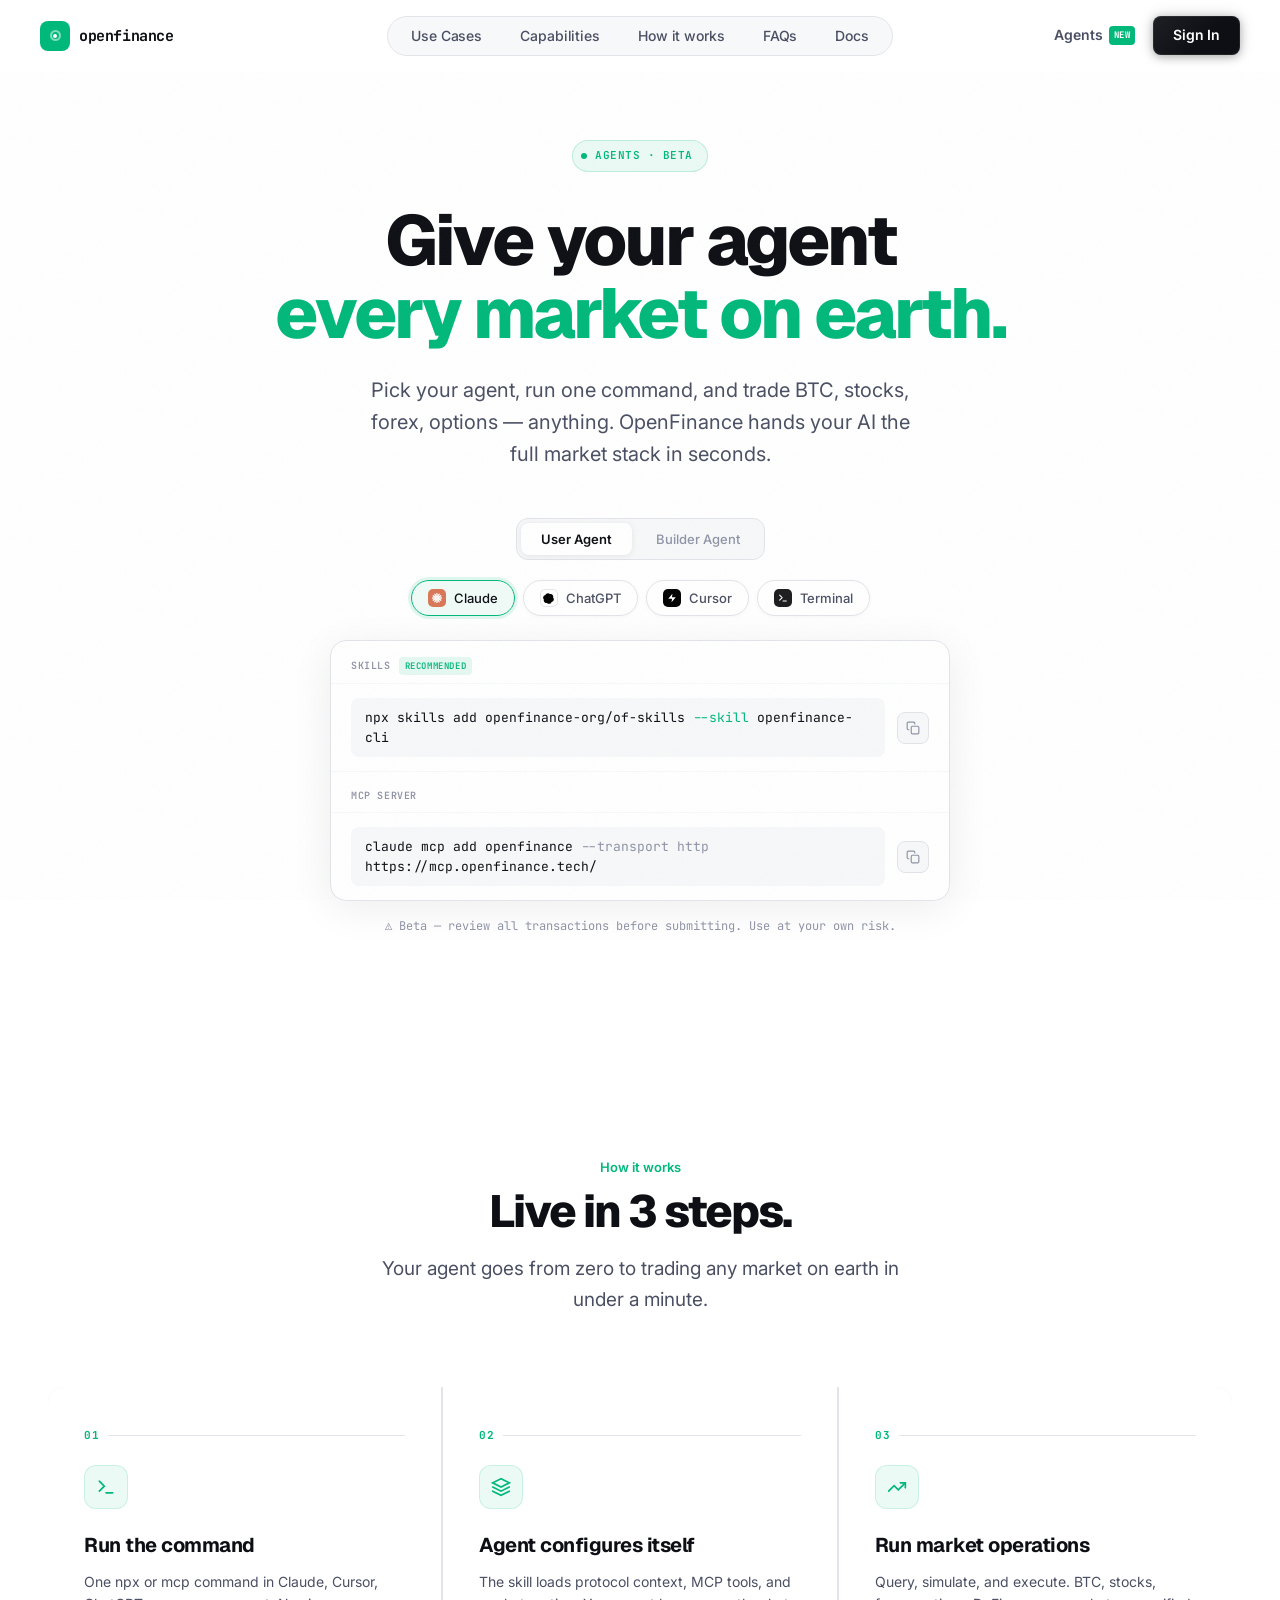
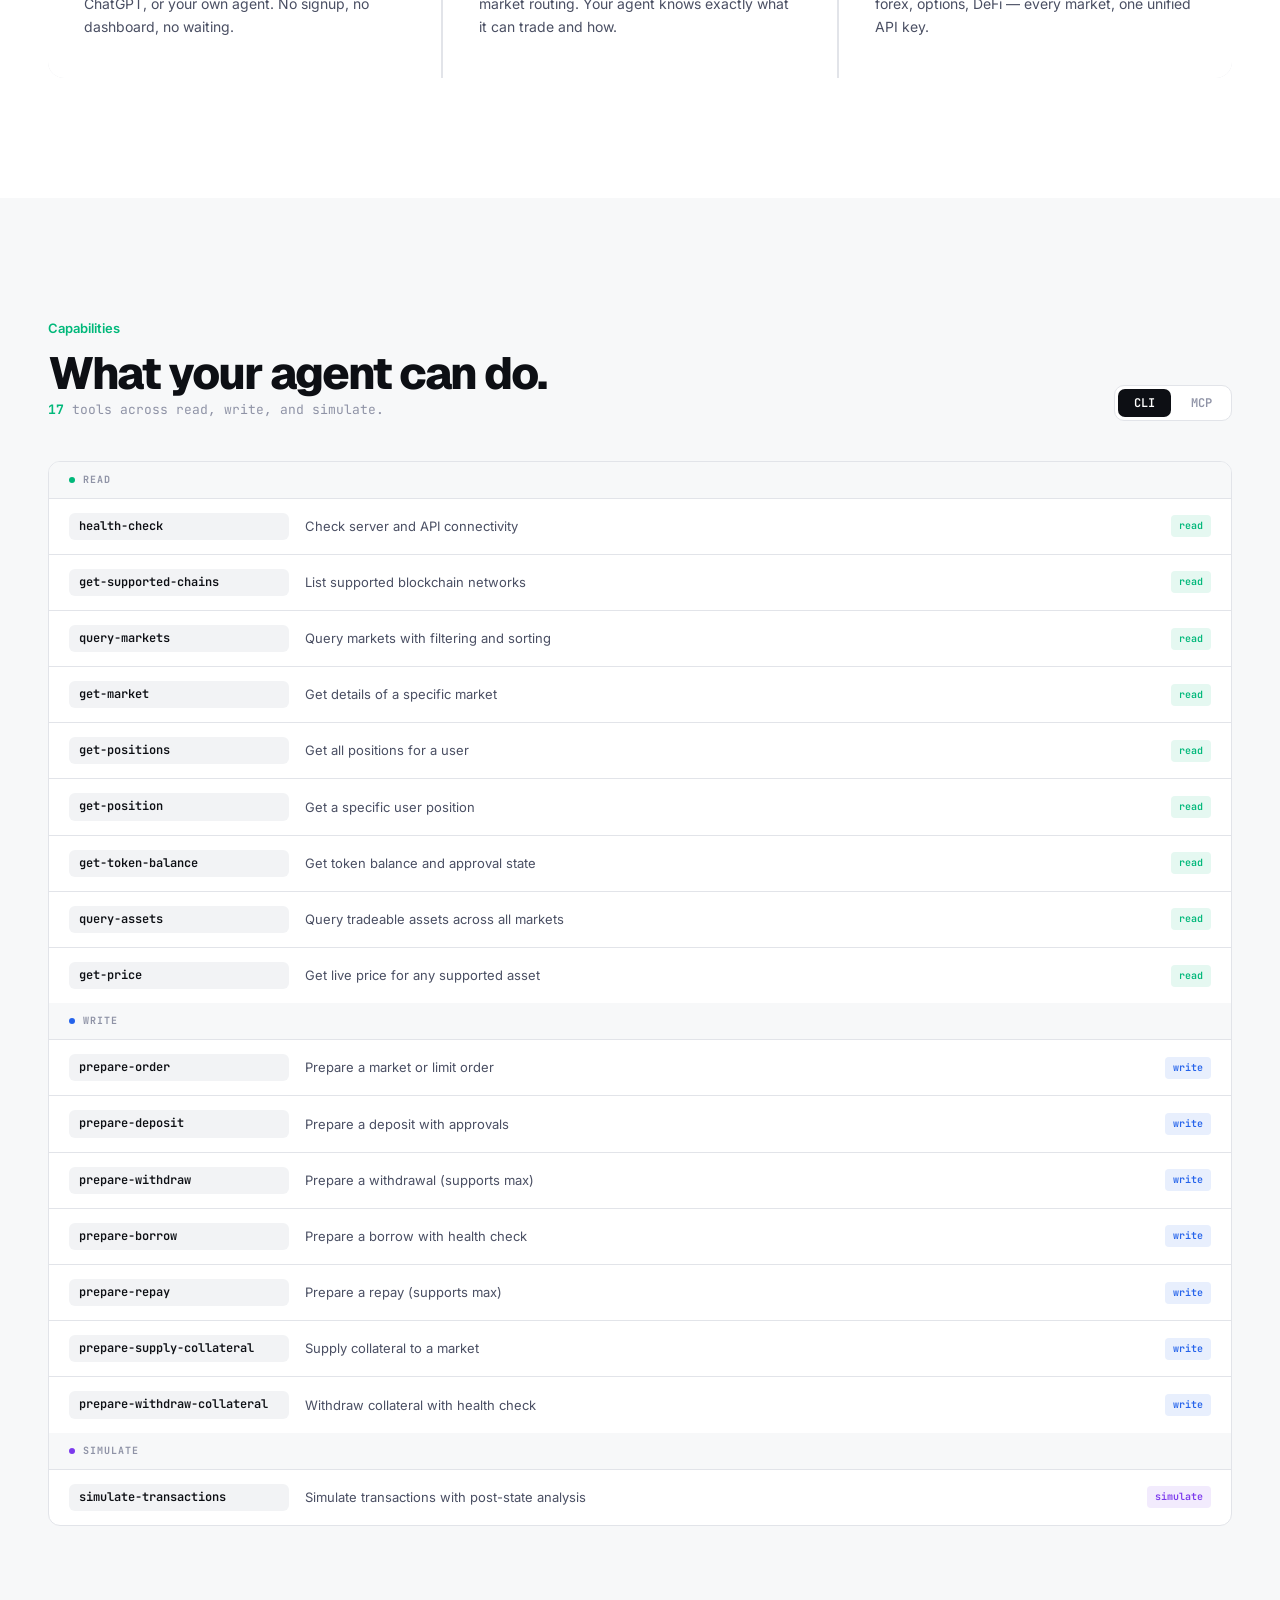
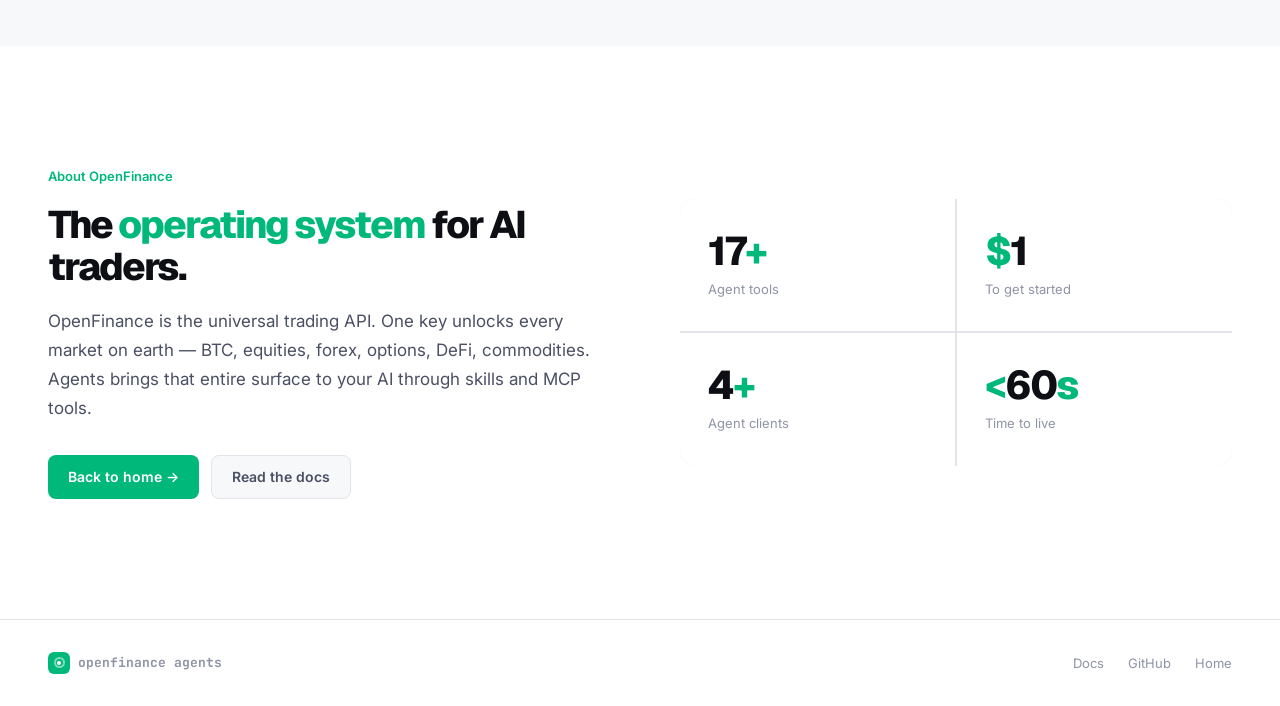
==== agents.html @ d7aa22a2 "agents file" ====
<!DOCTYPE html>
<html lang="en">
<head>
  <meta charset="UTF-8">
  <meta name="viewport" content="width=device-width, initial-scale=1.0">
  <title>OpenFinance Agents — Give your agent every market on earth.</title>
  <link rel="preconnect" href="https://fonts.googleapis.com">
  <link rel="preconnect" href="https://fonts.gstatic.com" crossorigin>
  <link href="https://fonts.googleapis.com/css2?family=Geist:wght@400;500;600;700;800;900&family=Inter:wght@400;500;600;700&family=JetBrains+Mono:wght@400;500;600;700&display=swap" rel="stylesheet">
  <link rel="stylesheet" href="global.css">
  <style>
    /* ── PAGE RESET ── */
    *, *::before, *::after { box-sizing: border-box; margin: 0; padding: 0; }

    body {
      background: #ffffff;
      color: var(--text-primary);
      font-family: var(--font-body);
      -webkit-font-smoothing: antialiased;
      overflow-x: hidden;
    }

    /* ── HERO ── */
    .agents-hero {
      position: relative;
      min-height: 100vh;
      display: flex;
      align-items: center;
      justify-content: center;
      padding: 140px 48px 100px;
      overflow: hidden;
      background: #fff;
    }

    /* Animated grid background */


    .hero-content {
      position: relative;
      z-index: 1;
      text-align: center;
      max-width: 860px;
    }

    .hero-badge {
      display: inline-flex; align-items: center; gap: 8px;
      background: rgba(0,184,122,0.08);
      border: 1px solid rgba(0,184,122,0.2);
      border-radius: 100px; padding: 6px 14px 6px 8px;
      margin-bottom: 32px;
      opacity: 0; animation: fadeUp 0.5s ease 0.1s forwards;
    }
    .hero-badge-dot {
      width: 6px; height: 6px; border-radius: 50%; background: var(--accent);
      animation: pulse-green 2s ease infinite;
    }
    .hero-badge-text {
      font-family: var(--font-mono); font-size: 11px; font-weight: 600;
      letter-spacing: 0.5px; color: var(--accent); text-transform: uppercase;
    }

    .hero-h1 {
      font-family: var(--font-display);
      font-size: clamp(38px, 5.5vw, 76px);
      font-weight: 800;
      letter-spacing: -3px;
      line-height: 1.04;
      color: var(--text-primary);
      margin-bottom: 24px;
      opacity: 0; animation: fadeUp 0.7s cubic-bezier(0.22,1,0.36,1) 0.2s forwards;
    }
    .hero-h1 em { font-style: normal; color: var(--accent); }

    .hero-sub {
      font-size: 20px; font-weight: 400;
      color: var(--text-secondary); line-height: 1.6;
      max-width: 560px; margin: 0 auto 48px;
      opacity: 0; animation: fadeUp 0.6s ease 0.35s forwards;
    }

    /* ── AGENT + CLIENT SELECTOR ── */
    .selector-wrap {
      opacity: 0; animation: fadeUp 0.6s ease 0.45s forwards;
    }

    .selector-tabs {
      display: inline-flex; gap: 4px;
      background: var(--bg-elevated); border: 1px solid var(--border);
      border-radius: 12px; padding: 4px; margin-bottom: 20px;
    }
    .selector-tab {
      font-family: var(--font-body); font-size: 13px; font-weight: 500;
      color: var(--text-muted); background: transparent; border: none;
      padding: 8px 20px; border-radius: 8px; cursor: pointer;
      transition: all 0.2s ease;
    }
    .selector-tab.active {
      background: #fff; color: var(--text-primary);
      box-shadow: 0 1px 6px rgba(0,0,0,0.08);
      font-weight: 600;
    }

    /* Client pills */
    .client-pills {
      display: flex; justify-content: center; gap: 8px;
      flex-wrap: wrap; margin-bottom: 24px;
    }
    .client-pill {
      display: inline-flex; align-items: center; gap: 8px;
      padding: 8px 16px; border-radius: 100px;
      border: 1px solid var(--border); background: #fff;
      font-family: var(--font-body); font-size: 13px; font-weight: 500;
      color: var(--text-secondary); cursor: pointer;
      transition: all 0.2s ease;
      box-shadow: 0 1px 4px rgba(0,0,0,0.04);
    }
    .client-pill:hover { border-color: var(--border-highlight); transform: translateY(-1px); box-shadow: 0 4px 12px rgba(0,0,0,0.08); }
    .client-pill.active {
      border-color: var(--accent); background: rgba(0,184,122,0.06);
      color: var(--text-primary);
      box-shadow: 0 0 0 3px rgba(0,184,122,0.12);
    }
    .client-icon {
      width: 18px; height: 18px; border-radius: 5px;
      display: flex; align-items: center; justify-content: center; flex-shrink: 0;
    }

    /* Command panel */
    .command-panel {
      background: #fff;
      border: 1px solid var(--border);
      border-radius: 16px;
      overflow: hidden;
      max-width: 620px;
      margin: 0 auto;
      box-shadow: 0 8px 40px rgba(0,0,0,0.07);
    }

    .cmd-section { display: none; }
    .cmd-section.active { display: block; }

    .cmd-block {
      padding: 0;
    }

    .cmd-label {
      font-family: var(--font-mono); font-size: 10px; font-weight: 600;
      letter-spacing: 0.6px; text-transform: uppercase;
      color: var(--text-muted); padding: 16px 20px 8px;
      border-bottom: 1px solid var(--bg-elevated);
      display: flex; align-items: center; gap: 8px;
    }
    .cmd-label-badge {
      background: rgba(0,184,122,0.1); color: var(--accent);
      font-size: 9px; padding: 2px 6px; border-radius: 4px;
    }

    .cmd-row {
      display: flex; align-items: center;
      padding: 14px 20px; gap: 12px;
      border-bottom: 1px solid var(--bg-elevated);
    }
    .cmd-row:last-child { border-bottom: none; }

    .cmd-text {
      flex: 1; font-family: var(--font-mono); font-size: 13px;
      color: var(--text-primary); text-align: left;
      background: var(--bg-elevated); border-radius: 8px;
      padding: 10px 14px; line-height: 1.5;
    }
    .cmd-text .cmd-dim { color: var(--text-muted); }
    .cmd-text .cmd-green { color: var(--accent); }

    .cmd-copy {
      width: 32px; height: 32px; flex-shrink: 0;
      background: var(--bg-elevated); border: 1px solid var(--border);
      border-radius: 8px; cursor: pointer; display: flex;
      align-items: center; justify-content: center;
      color: var(--text-muted); transition: all 0.15s;
    }
    .cmd-copy:hover { background: var(--bg-card); color: var(--text-primary); }
    .cmd-copy.copied { background: rgba(0,184,122,0.1); border-color: rgba(0,184,122,0.3); color: var(--accent); }

    /* ── HOW IT WORKS ── */
    .hiw-section {
      padding: var(--section-gap) 48px;
      max-width: 1280px; margin: 0 auto;
    }

    .hiw-header {
      text-align: center; margin-bottom: 72px;
    }

    .hiw-steps {
      display: grid; grid-template-columns: repeat(3, 1fr); gap: 2px;
      background: var(--border); border-radius: 16px; overflow: hidden;
    }

    .hiw-step {
      background: #fff; padding: 40px 36px;
      position: relative; overflow: hidden;
    }

    .hiw-step::before {
      content: '';
      position: absolute; top: 0; left: 0; right: 0; height: 2px;
      background: linear-gradient(90deg, var(--accent), transparent);
      opacity: 0; transition: opacity 0.3s;
    }
    .hiw-step:hover::before { opacity: 1; }

    .hiw-num {
      font-family: var(--font-mono); font-size: 11px; font-weight: 700;
      color: var(--accent); letter-spacing: 1px; margin-bottom: 20px;
      display: flex; align-items: center; gap: 8px;
    }
    .hiw-num::after {
      content: ''; flex: 1; height: 1px; background: var(--border);
    }

    .hiw-icon {
      width: 44px; height: 44px; border-radius: 12px;
      background: rgba(0,184,122,0.08); border: 1px solid rgba(0,184,122,0.15);
      display: flex; align-items: center; justify-content: center;
      color: var(--accent); margin-bottom: 20px;
    }

    .hiw-title {
      font-family: var(--font-display); font-size: 20px; font-weight: 700;
      letter-spacing: -0.5px; color: var(--text-primary); margin-bottom: 10px;
    }

    .hiw-desc {
      font-size: 14px; color: var(--text-secondary); line-height: 1.6;
    }

    .hiw-arrow {
      position: absolute; right: 20px; top: 50%;
      transform: translateY(-50%);
      color: var(--border); font-size: 20px;
    }

    /* ── TOOLS TABLE ── */
    .tools-section {
      padding: var(--section-gap) 48px;
      background: var(--bg-elevated);
    }
    .tools-inner {
      max-width: 1280px; margin: 0 auto;
    }

    .tools-header {
      display: flex; align-items: flex-end; justify-content: space-between;
      margin-bottom: 40px; flex-wrap: wrap; gap: 20px;
    }

    .tools-count {
      font-family: var(--font-mono); font-size: 13px;
      color: var(--text-muted);
    }
    .tools-count span { color: var(--accent); font-weight: 700; }

    .tools-tabs {
      display: flex; gap: 4px;
      background: #fff; border: 1px solid var(--border);
      border-radius: 10px; padding: 3px;
    }
    .tools-tab {
      font-family: var(--font-mono); font-size: 12px; font-weight: 600;
      color: var(--text-muted); background: transparent; border: none;
      padding: 6px 16px; border-radius: 7px; cursor: pointer;
      transition: all 0.15s;
    }
    .tools-tab.active {
      background: var(--text-primary); color: #fff;
    }

    .tools-table {
      background: #fff; border: 1px solid var(--border);
      border-radius: 12px; overflow: hidden;
    }

    .tools-group-header {
      padding: 10px 20px;
      background: var(--bg-elevated);
      border-bottom: 1px solid var(--border);
      font-family: var(--font-mono); font-size: 10px; font-weight: 700;
      letter-spacing: 1px; text-transform: uppercase;
      color: var(--text-muted); display: flex; align-items: center; gap: 8px;
    }
    .tools-group-dot {
      width: 6px; height: 6px; border-radius: 50%;
    }
    .dot-read { background: var(--accent); }
    .dot-write { background: #2563eb; }
    .dot-sim { background: #7c3aed; }

    .tool-row {
      display: flex; align-items: center;
      padding: 14px 20px; border-bottom: 1px solid var(--border);
      gap: 16px; transition: background 0.15s;
    }
    .tool-row:last-child { border-bottom: none; }
    .tool-row:hover { background: var(--bg-elevated); }

    .tool-cmd {
      font-family: var(--font-mono); font-size: 12px; font-weight: 600;
      color: var(--text-primary); background: var(--bg-card);
      padding: 4px 10px; border-radius: 6px; flex-shrink: 0;
      min-width: 220px;
    }
    .tool-desc {
      font-size: 13px; color: var(--text-secondary);
    }
    .tool-tag {
      margin-left: auto; font-family: var(--font-mono); font-size: 10px;
      font-weight: 600; padding: 3px 8px; border-radius: 4px; flex-shrink: 0;
    }
    .tag-read { background: rgba(0,184,122,0.1); color: var(--accent); }
    .tag-write { background: rgba(37,99,235,0.1); color: #2563eb; }
    .tag-sim { background: rgba(124,58,237,0.1); color: #7c3aed; }

    /* ── ABOUT ── */
    .about-section {
      padding: var(--section-gap) 48px;
      max-width: 1280px; margin: 0 auto;
      display: grid; grid-template-columns: 1fr 1fr; gap: 80px;
      align-items: center;
    }

    .about-left .section-label { margin-bottom: 16px; }

    .about-title {
      font-family: var(--font-display); font-size: clamp(28px, 3vw, 42px);
      font-weight: 800; letter-spacing: -2px; line-height: 1.1;
      color: var(--text-primary); margin-bottom: 20px;
    }
    .about-title em { font-style: normal; color: var(--accent); }

    .about-desc {
      font-size: 17px; color: var(--text-secondary);
      line-height: 1.7; margin-bottom: 32px;
    }

    .about-links {
      display: flex; gap: 12px; flex-wrap: wrap;
    }

    .about-link {
      display: inline-flex; align-items: center; gap: 8px;
      font-family: var(--font-body); font-size: 14px; font-weight: 600;
      text-decoration: none; padding: 10px 20px; border-radius: 8px;
      transition: all 0.2s;
    }
    .about-link.primary {
      background: var(--accent); color: #fff;
    }
    .about-link.primary:hover { background: #00c985; transform: translateY(-1px); box-shadow: 0 6px 20px rgba(0,184,122,0.3); }
    .about-link.secondary {
      background: var(--bg-elevated); color: var(--text-secondary);
      border: 1px solid var(--border);
    }
    .about-link.secondary:hover { border-color: var(--border-highlight); color: var(--text-primary); }

    /* Stats grid */
    .about-right {
      display: grid; grid-template-columns: 1fr 1fr; gap: 2px;
      background: var(--border); border-radius: 16px; overflow: hidden;
    }
    .about-stat {
      background: #fff; padding: 32px 28px;
    }
    .about-stat-num {
      font-family: var(--font-display); font-size: 40px; font-weight: 800;
      letter-spacing: -2px; color: var(--text-primary); line-height: 1;
      margin-bottom: 8px;
    }
    .about-stat-num span { color: var(--accent); }
    .about-stat-label {
      font-size: 13px; color: var(--text-muted);
    }

    /* ── FOOTER ── */
    .agents-footer {
      border-top: 1px solid var(--border);
      padding: 32px 48px;
      display: flex; align-items: center; justify-content: space-between;
      flex-wrap: wrap; gap: 16px;
    }
    .footer-logo {
      display: flex; align-items: center; gap: 8px; text-decoration: none;
    }
    .footer-logo-text {
      font-family: var(--font-mono); font-size: 13px; font-weight: 700;
      color: var(--text-muted);
    }
    .footer-links {
      display: flex; gap: 24px;
    }
    .footer-links a {
      font-size: 13px; color: var(--text-muted);
      text-decoration: none; transition: color 0.15s;
    }
    .footer-links a:hover { color: var(--text-primary); }

    /* ── ANIMATIONS ── */
    @keyframes fadeUp {
      from { opacity: 0; transform: translateY(16px); }
      to   { opacity: 1; transform: translateY(0); }
    }
    @keyframes pulse-green {
      0%, 100% { box-shadow: 0 0 0 0 rgba(0,184,122,0.4); }
      50%       { box-shadow: 0 0 0 5px rgba(0,184,122,0); }
    }
    @keyframes pulse-dot {
      0%, 100% { opacity: 1; box-shadow: 0 0 12px var(--accent); }
      50%       { opacity: 0.6; box-shadow: 0 0 4px var(--accent); }
    }

    .reveal {
      opacity: 0; transform: translateY(24px);
      transition: all 0.7s cubic-bezier(0.22,1,0.36,1);
    }
    .reveal.visible { opacity: 1; transform: translateY(0); }

    /* ── RESPONSIVE ── */
    @media (max-width: 960px) {
      .agents-hero { padding: 120px 24px 80px; }
      .hiw-section { padding: 60px 24px; }
      .hiw-steps { grid-template-columns: 1fr; }
      .tools-section { padding: 60px 24px; }
      .about-section { grid-template-columns: 1fr; gap: 40px; padding: 60px 24px; }
      .agents-footer { padding: 24px; flex-direction: column; text-align: center; }
      .footer-links { justify-content: center; }
    }

    @media (max-width: 640px) {
      .hero-h1 { letter-spacing: -2px; }
      .hiw-steps { gap: 1px; }
      .tools-header { flex-direction: column; align-items: flex-start; }
      .tool-cmd { min-width: unset; font-size: 11px; }
    }
  </style>
</head>
<body>

<div data-include="sections/nav.html"></div>
<script>
  (function() {
    const el = document.querySelector('[data-include]');
    if (!el) return;
    fetch(el.dataset.include).then(r => r.text()).then(html => {
      const tmp = document.createElement('div');
      tmp.innerHTML = html;
      el.replaceWith(tmp);
      tmp.querySelectorAll('script').forEach(old => {
        const s = document.createElement('script');
        s.textContent = old.textContent;
        old.parentNode.replaceChild(s, old);
      });
    });
  })();
</script>

<!-- ── HERO ── -->
<section class="agents-hero">

  <div class="hero-content">
    <div class="hero-badge">
      <div class="hero-badge-dot"></div>
      <span class="hero-badge-text">Agents · Beta</span>
    </div>

    <h1 class="hero-h1">
      Give your agent<br><em>every market on earth.</em>
    </h1>

    <p class="hero-sub">
      Pick your agent, run one command, and trade BTC, stocks, forex, options — anything. OpenFinance hands your AI the full market stack in seconds.
    </p>

    <!-- Agent type tabs -->
    <div class="selector-wrap">
      <div class="selector-tabs" id="agentTypeTabs">
        <button class="selector-tab active" data-type="user">User Agent</button>
        <button class="selector-tab" data-type="builder">Builder Agent</button>
      </div>

      <!-- Client pills -->
      <div class="client-pills" id="clientPills">
        <button class="client-pill active" data-client="claude">
          <div class="client-icon" style="background:#d97757;overflow:hidden;">
            <svg width="12" height="12" viewBox="0 0 100 100" xmlns="http://www.w3.org/2000/svg"><g transform="translate(50,50)"><rect x="-5.5" y="-42" width="11" height="40" rx="5.5" fill="white" transform="rotate(0)"/><rect x="-5.5" y="-42" width="11" height="37" rx="5.5" fill="white" transform="rotate(30)"/><rect x="-5.5" y="-42" width="11" height="37" rx="5.5" fill="white" transform="rotate(60)"/><rect x="-5.5" y="-42" width="11" height="40" rx="5.5" fill="white" transform="rotate(90)"/><rect x="-5.5" y="-42" width="11" height="37" rx="5.5" fill="white" transform="rotate(120)"/><rect x="-5.5" y="-42" width="11" height="37" rx="5.5" fill="white" transform="rotate(150)"/><rect x="-5.5" y="-42" width="11" height="40" rx="5.5" fill="white" transform="rotate(180)"/><rect x="-5.5" y="-42" width="11" height="37" rx="5.5" fill="white" transform="rotate(210)"/><rect x="-5.5" y="-42" width="11" height="37" rx="5.5" fill="white" transform="rotate(240)"/><rect x="-5.5" y="-42" width="11" height="40" rx="5.5" fill="white" transform="rotate(270)"/><rect x="-5.5" y="-42" width="11" height="37" rx="5.5" fill="white" transform="rotate(300)"/><rect x="-5.5" y="-42" width="11" height="37" rx="5.5" fill="white" transform="rotate(330)"/></g></svg>
          </div>
          Claude
        </button>
        <button class="client-pill" data-client="chatgpt">
          <div class="client-icon" style="background:#fff;border:1px solid #e5e7eb;">
            <svg width="11" height="11" viewBox="0 0 41 41" fill="none"><path d="M37.532 16.87a9.963 9.963 0 00-.856-8.184 10.078 10.078 0 00-10.855-4.835 9.964 9.964 0 00-7.505-3.348 10.079 10.079 0 00-9.612 6.977 9.967 9.967 0 00-6.664 4.834 10.08 10.08 0 001.24 11.817 9.965 9.965 0 00.856 8.185 10.079 10.079 0 0010.855 4.835 9.965 9.965 0 007.504 3.347 10.078 10.078 0 009.617-6.981 9.967 9.967 0 006.663-4.834 10.079 10.079 0 00-1.243-11.813z" fill="#000"/></svg>
          </div>
          ChatGPT
        </button>
        <button class="client-pill" data-client="cursor">
          <div class="client-icon" style="background:#000;">
            <svg width="10" height="10" viewBox="0 0 24 24" fill="white"><path d="M13 2L3 14h9l-1 8 10-12h-9l1-8z"/></svg>
          </div>
          Cursor
        </button>
        <button class="client-pill" data-client="terminal">
          <div class="client-icon" style="background:#1c1c1e;">
            <svg width="10" height="10" viewBox="0 0 24 24" fill="none" stroke="white" stroke-width="2.5" stroke-linecap="round" stroke-linejoin="round"><polyline points="4 17 10 11 4 5"/><line x1="12" y1="19" x2="20" y2="19"/></svg>
          </div>
          Terminal
        </button>
      </div>

      <!-- Command panel -->
      <div class="command-panel">
        <!-- Claude -->
        <div class="cmd-section active" id="panel-claude">
          <div class="cmd-label">
            <span>Skills</span>
            <span class="cmd-label-badge">recommended</span>
          </div>
          <div class="cmd-row">
            <div class="cmd-text">npx skills add openfinance-org/of-skills <span class="cmd-green">--skill</span> openfinance-cli</div>
            <button class="cmd-copy" data-cmd="npx skills add openfinance-org/of-skills --skill openfinance-cli" title="Copy">
              <svg width="14" height="14" viewBox="0 0 24 24" fill="none" stroke="currentColor" stroke-width="2" stroke-linecap="round"><rect x="9" y="9" width="13" height="13" rx="2"/><path d="M5 15H4a2 2 0 01-2-2V4a2 2 0 012-2h9a2 2 0 012 2v1"/></svg>
            </button>
          </div>
          <div class="cmd-label">MCP Server</div>
          <div class="cmd-row">
            <div class="cmd-text">claude mcp add openfinance <span class="cmd-dim">--transport http</span> https://mcp.openfinance.tech/</div>
            <button class="cmd-copy" data-cmd="claude mcp add openfinance --transport http https://mcp.openfinance.tech/" title="Copy">
              <svg width="14" height="14" viewBox="0 0 24 24" fill="none" stroke="currentColor" stroke-width="2" stroke-linecap="round"><rect x="9" y="9" width="13" height="13" rx="2"/><path d="M5 15H4a2 2 0 01-2-2V4a2 2 0 012-2h9a2 2 0 012 2v1"/></svg>
            </button>
          </div>
        </div>

        <!-- ChatGPT -->
        <div class="cmd-section" id="panel-chatgpt">
          <div class="cmd-label">
            <span>Skills</span>
            <span class="cmd-label-badge">recommended</span>
          </div>
          <div class="cmd-row">
            <div class="cmd-text">npx skills add openfinance-org/of-skills <span class="cmd-green">--skill</span> openfinance-cli</div>
            <button class="cmd-copy" data-cmd="npx skills add openfinance-org/of-skills --skill openfinance-cli">
              <svg width="14" height="14" viewBox="0 0 24 24" fill="none" stroke="currentColor" stroke-width="2" stroke-linecap="round"><rect x="9" y="9" width="13" height="13" rx="2"/><path d="M5 15H4a2 2 0 01-2-2V4a2 2 0 012-2h9a2 2 0 012 2v1"/></svg>
            </button>
          </div>
          <div class="cmd-label">MCP Server</div>
          <div class="cmd-row">
            <div class="cmd-text">codex mcp add openfinance <span class="cmd-dim">--url</span> https://mcp.openfinance.tech/</div>
            <button class="cmd-copy" data-cmd="codex mcp add openfinance --url https://mcp.openfinance.tech/">
              <svg width="14" height="14" viewBox="0 0 24 24" fill="none" stroke="currentColor" stroke-width="2" stroke-linecap="round"><rect x="9" y="9" width="13" height="13" rx="2"/><path d="M5 15H4a2 2 0 01-2-2V4a2 2 0 012-2h9a2 2 0 012 2v1"/></svg>
            </button>
          </div>
        </div>

        <!-- Cursor -->
        <div class="cmd-section" id="panel-cursor">
          <div class="cmd-label">MCP Server — add to <code style="font-family:var(--font-mono);font-size:10px;background:var(--bg-card);padding:2px 6px;border-radius:4px;">.cursor/mcp.json</code></div>
          <div class="cmd-row">
            <div class="cmd-text">{ <span class="cmd-green">"mcpServers"</span>: { <span class="cmd-green">"openfinance"</span>: { <span class="cmd-green">"url"</span>: <span class="cmd-dim">"https://mcp.openfinance.tech/"</span> } } }</div>
            <button class="cmd-copy" data-cmd='{ "mcpServers": { "openfinance": { "url": "https://mcp.openfinance.tech/" } } }'>
              <svg width="14" height="14" viewBox="0 0 24 24" fill="none" stroke="currentColor" stroke-width="2" stroke-linecap="round"><rect x="9" y="9" width="13" height="13" rx="2"/><path d="M5 15H4a2 2 0 01-2-2V4a2 2 0 012-2h9a2 2 0 012 2v1"/></svg>
            </button>
          </div>
        </div>

        <!-- Terminal -->
        <div class="cmd-section" id="panel-terminal">
          <div class="cmd-label">MCP Server endpoint</div>
          <div class="cmd-row">
            <div class="cmd-text"><span class="cmd-green">https://</span>mcp.openfinance.tech/</div>
            <button class="cmd-copy" data-cmd="https://mcp.openfinance.tech/">
              <svg width="14" height="14" viewBox="0 0 24 24" fill="none" stroke="currentColor" stroke-width="2" stroke-linecap="round"><rect x="9" y="9" width="13" height="13" rx="2"/><path d="M5 15H4a2 2 0 01-2-2V4a2 2 0 012-2h9a2 2 0 012 2v1"/></svg>
            </button>
          </div>
          <div style="padding:12px 20px;font-size:12px;color:var(--text-muted);font-family:var(--font-mono);">HTTP Streamable transport. Compatible with any MCP client.</div>
        </div>
      </div>

      <!-- Beta notice -->
      <p style="margin-top:16px;font-size:12px;color:var(--text-muted);font-family:var(--font-mono);">
        ⚠ Beta — review all transactions before submitting. Use at your own risk.
      </p>
    </div>
  </div>
</section>

<!-- ── HOW IT WORKS ── -->
<section class="hiw-section" id="how-it-works">
  <div class="hiw-header reveal">
    <div class="section-label">How it works</div>
    <h2 class="section-title">Live in 3 steps.</h2>
    <p class="section-desc" style="margin:0 auto;">Your agent goes from zero to trading any market on earth in under a minute.</p>
  </div>

  <div class="hiw-steps reveal">
    <div class="hiw-step">
      <div class="hiw-num">01</div>
      <div class="hiw-icon">
        <svg width="20" height="20" viewBox="0 0 24 24" fill="none" stroke="currentColor" stroke-width="2" stroke-linecap="round"><polyline points="4 17 10 11 4 5"/><line x1="12" y1="19" x2="20" y2="19"/></svg>
      </div>
      <div class="hiw-title">Run the command</div>
      <div class="hiw-desc">One npx or mcp command in Claude, Cursor, ChatGPT, or your own agent. No signup, no dashboard, no waiting.</div>
    </div>
    <div class="hiw-step">
      <div class="hiw-num">02</div>
      <div class="hiw-icon">
        <svg width="20" height="20" viewBox="0 0 24 24" fill="none" stroke="currentColor" stroke-width="2" stroke-linecap="round"><path d="M12 2L2 7l10 5 10-5-10-5z"/><path d="M2 17l10 5 10-5"/><path d="M2 12l10 5 10-5"/></svg>
      </div>
      <div class="hiw-title">Agent configures itself</div>
      <div class="hiw-desc">The skill loads protocol context, MCP tools, and market routing. Your agent knows exactly what it can trade and how.</div>
    </div>
    <div class="hiw-step">
      <div class="hiw-num">03</div>
      <div class="hiw-icon">
        <svg width="20" height="20" viewBox="0 0 24 24" fill="none" stroke="currentColor" stroke-width="2" stroke-linecap="round"><polyline points="22 7 13.5 15.5 8.5 10.5 2 17"/><polyline points="16 7 22 7 22 13"/></svg>
      </div>
      <div class="hiw-title">Run market operations</div>
      <div class="hiw-desc">Query, simulate, and execute. BTC, stocks, forex, options, DeFi — every market, one unified API key.</div>
    </div>
  </div>
</section>

<!-- ── TOOLS / CAPABILITIES ── -->
<section class="tools-section" id="capabilities">
  <div class="tools-inner">
    <div class="tools-header reveal">
      <div>
        <div class="section-label">Capabilities</div>
        <h2 class="section-title" style="margin-bottom:4px;">What your agent can do.</h2>
        <div class="tools-count"><span>17</span> tools across read, write, and simulate.</div>
      </div>
      <div class="tools-tabs" id="toolsTabs">
        <button class="tools-tab active" data-tab="cli">CLI</button>
        <button class="tools-tab" data-tab="mcp">MCP</button>
      </div>
    </div>

    <div class="tools-table reveal">
      <!-- READ -->
      <div class="tools-group-header"><span class="tools-group-dot dot-read"></span> Read</div>
      <div id="cli-read">
        <div class="tool-row"><span class="tool-cmd">health-check</span><span class="tool-desc">Check server and API connectivity</span><span class="tool-tag tag-read">read</span></div>
        <div class="tool-row"><span class="tool-cmd">get-supported-chains</span><span class="tool-desc">List supported blockchain networks</span><span class="tool-tag tag-read">read</span></div>
        <div class="tool-row"><span class="tool-cmd">query-markets</span><span class="tool-desc">Query markets with filtering and sorting</span><span class="tool-tag tag-read">read</span></div>
        <div class="tool-row"><span class="tool-cmd">get-market</span><span class="tool-desc">Get details of a specific market</span><span class="tool-tag tag-read">read</span></div>
        <div class="tool-row"><span class="tool-cmd">get-positions</span><span class="tool-desc">Get all positions for a user</span><span class="tool-tag tag-read">read</span></div>
        <div class="tool-row"><span class="tool-cmd">get-position</span><span class="tool-desc">Get a specific user position</span><span class="tool-tag tag-read">read</span></div>
        <div class="tool-row"><span class="tool-cmd">get-token-balance</span><span class="tool-desc">Get token balance and approval state</span><span class="tool-tag tag-read">read</span></div>
        <div class="tool-row"><span class="tool-cmd">query-assets</span><span class="tool-desc">Query tradeable assets across all markets</span><span class="tool-tag tag-read">read</span></div>
        <div class="tool-row"><span class="tool-cmd">get-price</span><span class="tool-desc">Get live price for any supported asset</span><span class="tool-tag tag-read">read</span></div>
      </div>
      <!-- WRITE -->
      <div class="tools-group-header"><span class="tools-group-dot dot-write"></span> Write</div>
      <div id="cli-write">
        <div class="tool-row"><span class="tool-cmd">prepare-order</span><span class="tool-desc">Prepare a market or limit order</span><span class="tool-tag tag-write">write</span></div>
        <div class="tool-row"><span class="tool-cmd">prepare-deposit</span><span class="tool-desc">Prepare a deposit with approvals</span><span class="tool-tag tag-write">write</span></div>
        <div class="tool-row"><span class="tool-cmd">prepare-withdraw</span><span class="tool-desc">Prepare a withdrawal (supports max)</span><span class="tool-tag tag-write">write</span></div>
        <div class="tool-row"><span class="tool-cmd">prepare-borrow</span><span class="tool-desc">Prepare a borrow with health check</span><span class="tool-tag tag-write">write</span></div>
        <div class="tool-row"><span class="tool-cmd">prepare-repay</span><span class="tool-desc">Prepare a repay (supports max)</span><span class="tool-tag tag-write">write</span></div>
        <div class="tool-row"><span class="tool-cmd">prepare-supply-collateral</span><span class="tool-desc">Supply collateral to a market</span><span class="tool-tag tag-write">write</span></div>
        <div class="tool-row"><span class="tool-cmd">prepare-withdraw-collateral</span><span class="tool-desc">Withdraw collateral with health check</span><span class="tool-tag tag-write">write</span></div>
      </div>
      <!-- SIMULATE -->
      <div class="tools-group-header"><span class="tools-group-dot dot-sim"></span> Simulate</div>
      <div id="cli-simulate">
        <div class="tool-row"><span class="tool-cmd">simulate-transactions</span><span class="tool-desc">Simulate transactions with post-state analysis</span><span class="tool-tag tag-sim">simulate</span></div>
      </div>
    </div>
  </div>
</section>

<!-- ── ABOUT ── -->
<section class="about-section">
  <div class="about-left reveal">
    <div class="section-label">About OpenFinance</div>
    <h2 class="about-title">The <em>operating system</em> for AI traders.</h2>
    <p class="about-desc">
      OpenFinance is the universal trading API. One key unlocks every market on earth — BTC, equities, forex, options, DeFi, commodities. Agents brings that entire surface to your AI through skills and MCP tools.
    </p>
    <div class="about-links">
      <a href="/" class="about-link primary">Back to home →</a>
      <a href="https://docs.openfinance.tech" class="about-link secondary">Read the docs</a>
    </div>
  </div>
  <div class="about-right reveal">
    <div class="about-stat">
      <div class="about-stat-num">17<span>+</span></div>
      <div class="about-stat-label">Agent tools</div>
    </div>
    <div class="about-stat">
      <div class="about-stat-num"><span>$</span>1</div>
      <div class="about-stat-label">To get started</div>
    </div>
    <div class="about-stat">
      <div class="about-stat-num">4<span>+</span></div>
      <div class="about-stat-label">Agent clients</div>
    </div>
    <div class="about-stat">
      <div class="about-stat-num"><span>&lt;</span>60<span>s</span></div>
      <div class="about-stat-label">Time to live</div>
    </div>
  </div>
</section>

<!-- ── FOOTER ── -->
<footer class="agents-footer">
  <a href="/" class="footer-logo">
    <div class="nav-logo-mark" style="width:22px;height:22px;border-radius:6px;"></div>
    <span class="footer-logo-text">openfinance agents</span>
  </a>
  <div class="footer-links">
    <a href="https://docs.openfinance.tech">Docs</a>
    <a href="https://github.com/openfinance">GitHub</a>
    <a href="/">Home</a>
  </div>
</footer>

<script>
(function() {


  // ── Client pill switcher ──
  const pills = document.querySelectorAll('.client-pill');
  const panels = document.querySelectorAll('.cmd-section');
  pills.forEach(pill => {
    pill.addEventListener('click', () => {
      pills.forEach(p => p.classList.remove('active'));
      pill.classList.add('active');
      const client = pill.dataset.client;
      panels.forEach(p => p.classList.remove('active'));
      const target = document.getElementById('panel-' + client);
      if (target) target.classList.add('active');
    });
  });

  // ── Agent type tabs ──
  document.querySelectorAll('.selector-tab').forEach(tab => {
    tab.addEventListener('click', () => {
      document.querySelectorAll('.selector-tab').forEach(t => t.classList.remove('active'));
      tab.classList.add('active');
    });
  });

  // ── Tools tabs (CLI / MCP) ──
  document.querySelectorAll('.tools-tab').forEach(tab => {
    tab.addEventListener('click', () => {
      document.querySelectorAll('.tools-tab').forEach(t => t.classList.remove('active'));
      tab.classList.add('active');
      // For now both tabs show same data — hook up MCP names here when ready
    });
  });

  // ── Copy buttons ──
  document.querySelectorAll('.cmd-copy').forEach(btn => {
    btn.addEventListener('click', () => {
      const cmd = btn.dataset.cmd;
      navigator.clipboard.writeText(cmd).then(() => {
        btn.classList.add('copied');
        btn.innerHTML = `<svg width="14" height="14" viewBox="0 0 24 24" fill="none" stroke="currentColor" stroke-width="2.5" stroke-linecap="round"><polyline points="20 6 9 17 4 12"/></svg>`;
        setTimeout(() => {
          btn.classList.remove('copied');
          btn.innerHTML = `<svg width="14" height="14" viewBox="0 0 24 24" fill="none" stroke="currentColor" stroke-width="2" stroke-linecap="round"><rect x="9" y="9" width="13" height="13" rx="2"/><path d="M5 15H4a2 2 0 01-2-2V4a2 2 0 012-2h9a2 2 0 012 2v1"/></svg>`;
        }, 1800);
      });
    });
  });

  // ── Scroll reveals ──
  const observer = new IntersectionObserver((entries) => {
    entries.forEach((entry, i) => {
      if (entry.isIntersecting) {
        setTimeout(() => entry.target.classList.add('visible'), i * 100);
        observer.unobserve(entry.target);
      }
    });
  }, { threshold: 0.1, rootMargin: '0px 0px -40px 0px' });
  document.querySelectorAll('.reveal').forEach(el => observer.observe(el));

})();
</script>

</body>
</html>
---- global.css ----
/* ═══════════════════════════════════════
   OPENFINANCE — GLOBAL STYLES
   ═══════════════════════════════════════ */

/* ─── VARIABLES ─── */
:root {
  --bg: #ffffff;
  --bg-elevated: #f7f8f9;
  --bg-card: #f2f3f5;
  --border: #e2e4e9;
  --border-highlight: #c8ccd6;
  --text-primary: #0d0f14;
  --text-secondary: #4a4f63;
  --text-muted: #8f93a6;
  --accent: #00b87a;
  --accent-dim: #00b87a12;
  --accent-glow: #00b87a22;
  --red: #e03e3e;
  --blue: #2563eb;
  --yellow: #d97706;
  --purple: #7c3aed;
  --font-mono: 'JetBrains Mono', monospace;
  --font-body: 'Inter', -apple-system, BlinkMacSystemFont, sans-serif;
  --font-display: 'Geist', 'Inter', sans-serif;
  --section-gap: 120px;
}

/* ─── RESET ─── */
* { margin: 0; padding: 0; box-sizing: border-box; }

html {
  scroll-behavior: smooth;
  background: var(--bg);
  color: var(--text-primary);
}

body {
  font-family: var(--font-body);
  line-height: 1.6;
  -webkit-font-smoothing: antialiased;
  overflow-x: hidden;
  touch-action: pan-y;
  -webkit-user-select: none;
  user-select: none;
}

html {
  overflow-x: hidden;
  -webkit-text-size-adjust: 100%;
}

/* Footer sits behind everything; curtain wrapper needs no stacking context */
body > div.cf-curtain {
  position: relative;
  z-index: 0;
}

/* ─── NOISE OVERLAY ─── */
body::before {
  content: '';
  position: fixed;
  inset: 0;
  z-index: 9990;
  pointer-events: none;
  opacity: 0.04;
  background-image: url("data:image/svg+xml,%3Csvg viewBox='0 0 256 256' xmlns='http://www.w3.org/2000/svg'%3E%3Cfilter id='n'%3E%3CfeTurbulence type='fractalNoise' baseFrequency='0.9' numOctaves='4' stitchTiles='stitch'/%3E%3C/filter%3E%3Crect width='100%25' height='100%25' filter='url(%23n)'/%3E%3C/svg%3E");
  background-size: 200px;
}

/* ─── SHARED BUTTONS ─── */
.btn-primary {
  font-family: var(--font-mono);
  font-size: 14px;
  font-weight: 600;
  color: #ffffff;
  background: var(--accent);
  padding: 14px 32px;
  border: none;
  border-radius: 8px;
  cursor: pointer;
  text-decoration: none;
  transition: all 0.25s;
  display: inline-flex;
  align-items: center;
  gap: 8px;
}

.btn-primary:hover {
  box-shadow: 0 4px 32px var(--accent-glow);
  transform: translateY(-2px);
}

.btn-secondary {
  font-family: var(--font-mono);
  font-size: 14px;
  color: var(--text-secondary);
  background: transparent;
  padding: 14px 28px;
  border: 1px solid var(--border);
  border-radius: 8px;
  cursor: pointer;
  text-decoration: none;
  transition: all 0.25s;
  display: inline-flex;
  align-items: center;
  gap: 8px;
}

.btn-secondary:hover {
  border-color: var(--border-highlight);
  color: var(--text-primary);
  background: var(--bg-elevated);
}

/* ─── SHARED CODE WINDOW ─── */
.code-window {
  background: var(--bg-elevated);
  border: 1px solid var(--border);
  border-radius: 12px;
  overflow: hidden;
  box-shadow:
    0 0 0 1px var(--border),
    0 8px 40px rgba(0,0,0,0.08),
    0 0 120px var(--accent-dim);
}

.code-header {
  display: flex;
  align-items: center;
  justify-content: space-between;
  padding: 12px 16px;
  border-bottom: 1px solid var(--border);
  background: var(--bg-card);
}

.code-dots {
  display: flex;
  gap: 8px;
}

.code-dots span {
  width: 12px;
  height: 12px;
  border-radius: 50%;
  background: var(--border-highlight);
}

.code-dots span:first-child  { background: var(--red);    opacity: 0.7; }
.code-dots span:nth-child(2) { background: var(--yellow); opacity: 0.7; }
.code-dots span:nth-child(3) { background: var(--accent); opacity: 0.7; }

.code-tab {
  font-family: var(--font-mono);
  font-size: 12px;
  color: var(--text-muted);
  display: flex;
  gap: 4px;
  align-items: center;
}

.code-tab .file { color: var(--text-secondary); }

.code-body {
  padding: 24px;
  overflow-x: auto;
}

.code-body pre {
  font-family: var(--font-mono);
  font-size: 13px;
  line-height: 1.8;
  color: var(--text-secondary);
}

.code-body .comment  { color: var(--text-muted); }
.code-body .keyword  { color: var(--purple); }
.code-body .string   { color: var(--accent); }
.code-body .method   { color: var(--blue); }
.code-body .param    { color: var(--yellow); }
.code-body .number   { color: var(--red); }
.code-body .response { color: var(--text-muted); font-style: italic; }

.code-footer {
  padding: 12px 16px;
  border-top: 1px solid var(--border);
  display: flex;
  align-items: center;
  justify-content: space-between;
}

.code-status {
  font-family: var(--font-mono);
  font-size: 11px;
  color: var(--accent);
  display: flex;
  align-items: center;
  gap: 6px;
}

.code-status .pip {
  width: 6px;
  height: 6px;
  background: var(--accent);
  border-radius: 50%;
}

.code-latency {
  font-family: var(--font-mono);
  font-size: 11px;
  color: var(--text-muted);
}

/* ─── SHARED SECTION LAYOUT ─── */
.section {
  position: relative;
  z-index: 1;
  padding: var(--section-gap) 48px;
  max-width: 1280px;
  margin: 0 auto;
}

/* Same width + centering as hero-inner — use in any full-bleed section */
.container {
  max-width: 1280px;
  margin: 0 auto;
  width: 100%;
  padding: 0 48px;
}

@media (max-width: 960px) {
  .container { padding: 0 24px; }
}

.section-label {
  font-family: var(--font-body);
  font-size: 13px;
  font-weight: 600;
  color: var(--accent);
  text-transform: none;
  letter-spacing: 0;
  margin-bottom: 12px;
}

.section-title {
  font-family: var(--font-display);
  font-size: clamp(32px, 3.6vw, 45px);
  font-weight: 800;
  letter-spacing: -2px;
  line-height: 1.0;
  color: var(--text-primary);
  margin-bottom: 20px;
}

.section-desc {
  font-size: 19px;
  font-weight: 400;
  color: var(--text-secondary);
  max-width: 560px;
  line-height: 1.6;
  margin-bottom: 64px;
}

/* ─── ANIMATIONS ─── */
@keyframes fadeInUp {
  from { opacity: 0; transform: translateY(24px); }
  to   { opacity: 1; transform: translateY(0); }
}

@keyframes pulse-dot {
  0%, 100% { opacity: 1; box-shadow: 0 0 12px var(--accent); }
  50%       { opacity: 0.6; box-shadow: 0 0 4px var(--accent); }
}

.reveal {
  opacity: 0;
  transform: translateY(32px);
  transition: all 0.7s cubic-bezier(0.22, 1, 0.36, 1);
}

.reveal.visible {
  opacity: 1;
  transform: translateY(0);
}

/* ─── RESPONSIVE ─── */
@media (max-width: 960px) {
  nav { padding: 0 24px; }
  .hero { padding: 120px 24px 80px; }
  .hero-inner { grid-template-columns: 1fr; gap: 48px; }
  .stats-inner { grid-template-columns: repeat(2, 1fr); }
  .market-grid { grid-template-columns: 1fr; }
  .steps-grid { grid-template-columns: 1fr; }
  .strategy-demo { grid-template-columns: 1fr; }
  .faq-grid { grid-template-columns: 1fr; }
  .section { padding: 80px 24px; }
  .faq-section { padding: 80px 24px; }
  .final-cta { padding: 80px 24px; }
  .nav-links { display: none; }
  :root { --section-gap: 90px; }
}

@media (max-width: 768px) {
  :root { --section-gap: 72px; }
  .section { padding: 60px 20px; }
  .section-title { font-size: clamp(26px, 5vw, 36px); letter-spacing: -1.5px; }
  .section-desc { font-size: 16px; margin-bottom: 40px; }
  .container { padding: 0 20px; }
}

@media (max-width: 640px) {
  :root { --section-gap: 60px; }
  .section { padding: 48px 16px; }
  .section-title { font-size: clamp(24px, 6vw, 32px); letter-spacing: -1px; }
  .section-desc { font-size: 15px; margin-bottom: 32px; }
  .container { padding: 0 16px; }
  .btn-primary, .btn-secondary { width: 100%; justify-content: center; }
}

@media (max-width: 480px) {
  :root { --section-gap: 48px; }
  .section-label { font-size: 12px; }
  .section-title { font-size: clamp(22px, 6.5vw, 28px); }
  .section-desc { font-size: 14px; }
}

@media (max-width: 375px) {
  :root { --section-gap: 40px; }
  .section { padding: 40px 14px; }
}
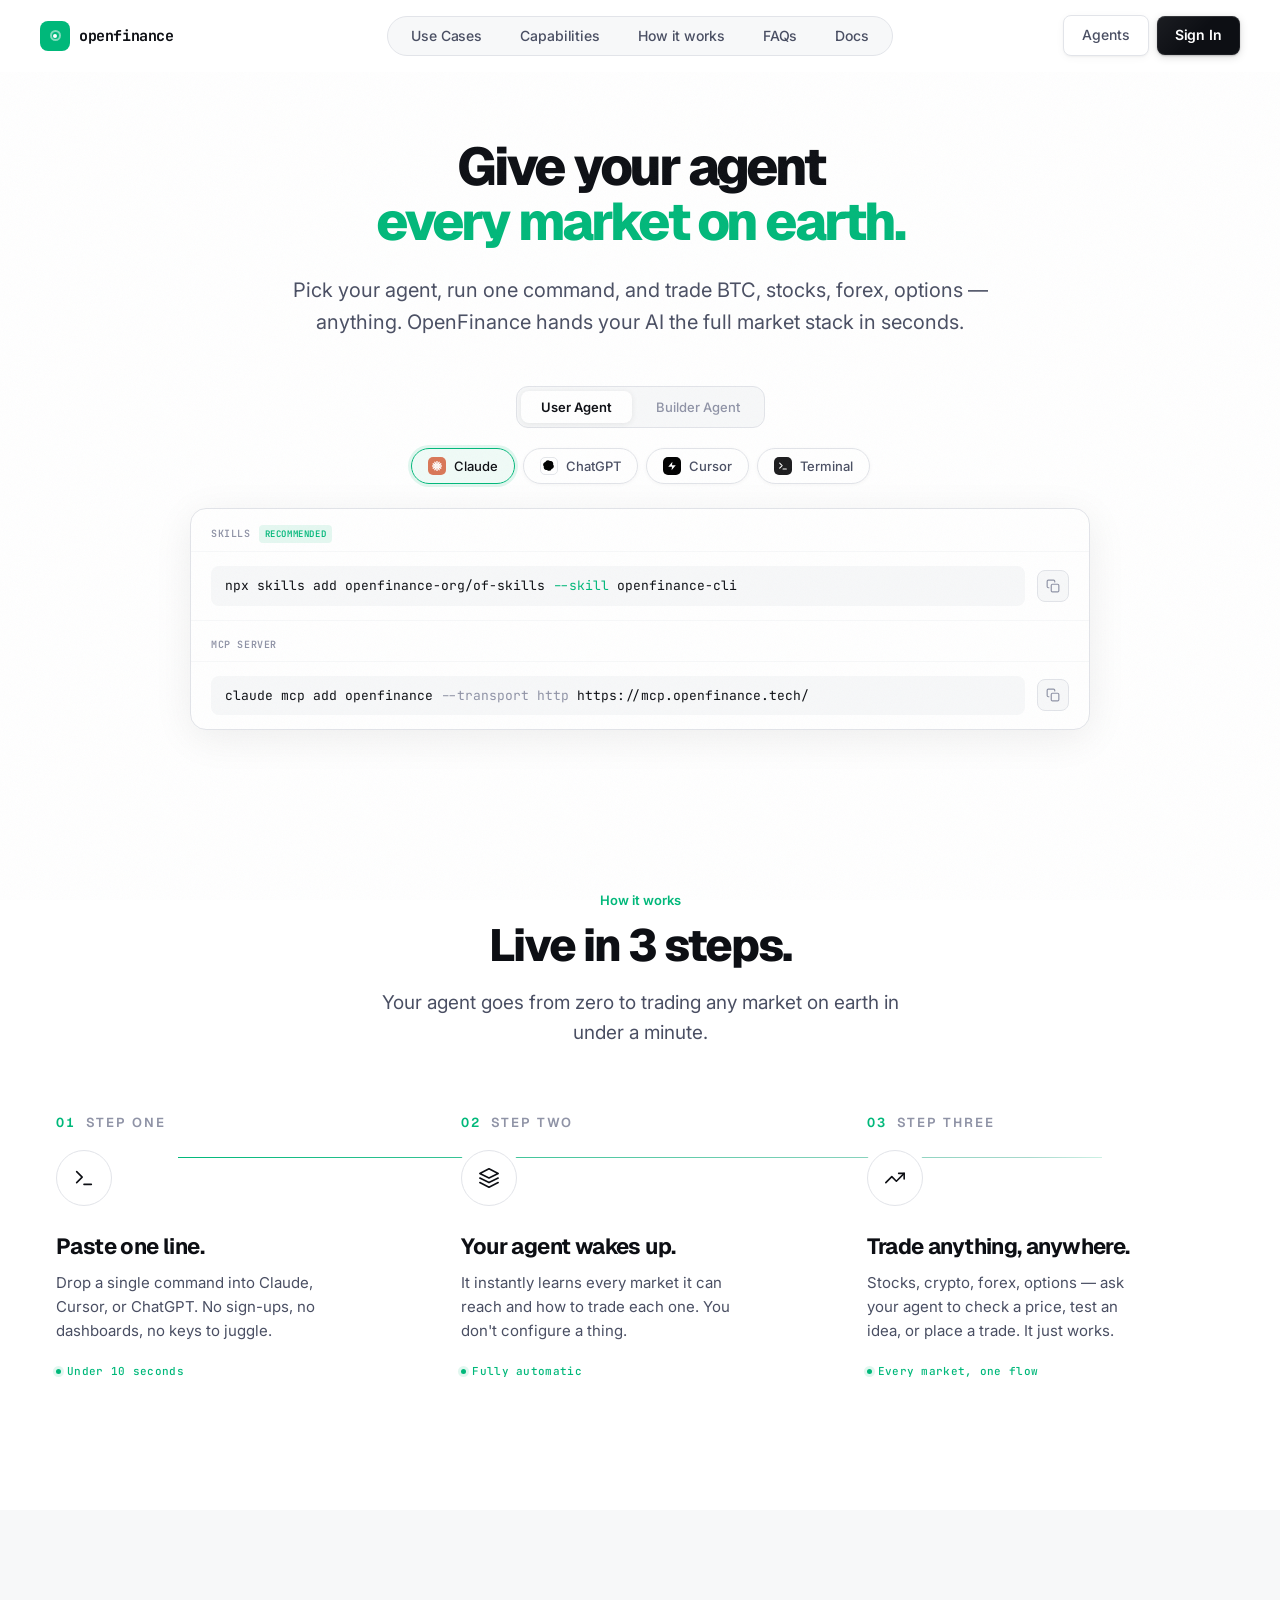
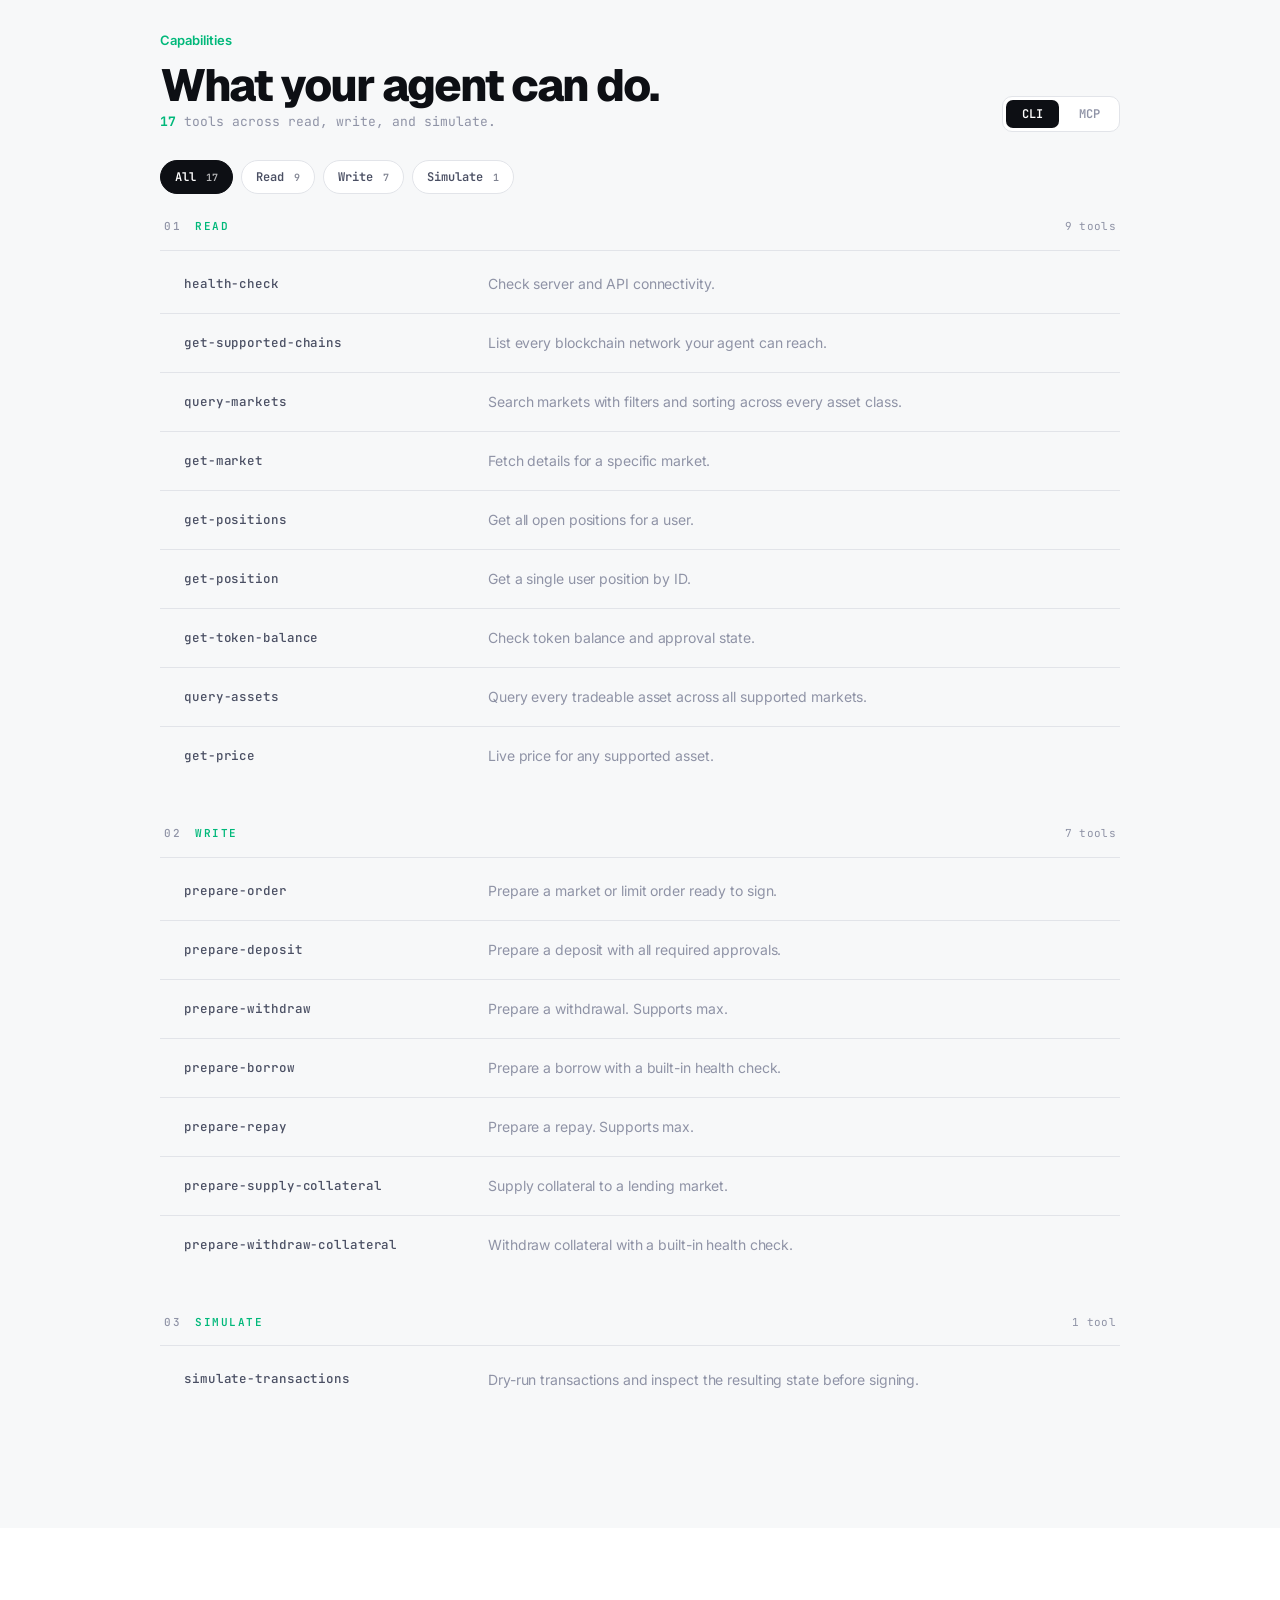
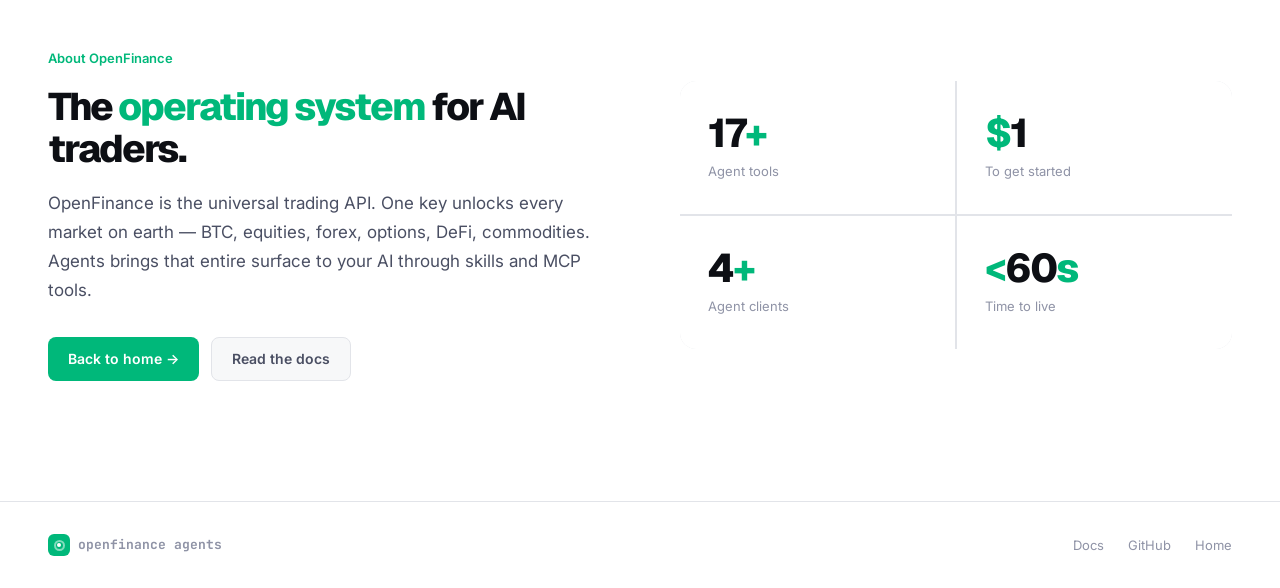
==== commit 36c12af7: "agents page" ====
--- a/agents.html
+++ b/agents.html
@@ -23,11 +23,10 @@
     /* ── HERO ── */
     .agents-hero {
       position: relative;
-      min-height: 100vh;
       display: flex;
       align-items: center;
       justify-content: center;
-      padding: 140px 48px 100px;
+      padding: 140px 48px 40px;
       overflow: hidden;
       background: #fff;
     }
@@ -39,7 +38,8 @@
       position: relative;
       z-index: 1;
       text-align: center;
-      max-width: 860px;
+      max-width: 1280px;
+      width: 100%;
     }
 
     .hero-badge {
@@ -61,7 +61,7 @@
 
     .hero-h1 {
       font-family: var(--font-display);
-      font-size: clamp(38px, 5.5vw, 76px);
+      font-size: clamp(28.5px, 4.125vw, 57px);
       font-weight: 800;
       letter-spacing: -3px;
       line-height: 1.04;
@@ -74,7 +74,7 @@
     .hero-sub {
       font-size: 20px; font-weight: 400;
       color: var(--text-secondary); line-height: 1.6;
-      max-width: 560px; margin: 0 auto 48px;
+      max-width: 780px; margin: 0 auto 48px;
       opacity: 0; animation: fadeUp 0.6s ease 0.35s forwards;
     }
 
@@ -131,7 +131,7 @@
       border: 1px solid var(--border);
       border-radius: 16px;
       overflow: hidden;
-      max-width: 620px;
+      max-width: 900px;
       margin: 0 auto;
       box-shadow: 0 8px 40px rgba(0,0,0,0.07);
     }
@@ -188,56 +188,124 @@
     }
 
     .hiw-header {
-      text-align: center; margin-bottom: 72px;
+      text-align: center; margin-bottom: 40px;
     }
 
     .hiw-steps {
-      display: grid; grid-template-columns: repeat(3, 1fr); gap: 2px;
-      background: var(--border); border-radius: 16px; overflow: hidden;
-    }
+      position: relative;
+      display: grid; grid-template-columns: repeat(3, 1fr);
+      gap: 32px;
+      padding: 24px 0 8px;
+    }
+
+    /* Connective thread running through all three steps */
+    .hiw-thread {
+      position: absolute;
+      top: 68px; left: 11%; right: 11%;
+      height: 1px;
+      background: linear-gradient(90deg,
+        transparent 0%,
+        var(--border) 8%,
+        var(--border) 92%,
+        transparent 100%);
+      z-index: 0;
+      pointer-events: none;
+    }
+    .hiw-thread::after {
+      content: '';
+      position: absolute; inset: 0;
+      background: linear-gradient(90deg, var(--accent), rgba(0,184,122,0.2));
+      transform: scaleX(0); transform-origin: left center;
+      transition: transform 1.6s cubic-bezier(.22,.61,.36,1);
+    }
+    .hiw-thread.draw::after { transform: scaleX(1); }
 
     .hiw-step {
-      background: #fff; padding: 40px 36px;
-      position: relative; overflow: hidden;
-    }
-
-    .hiw-step::before {
-      content: '';
-      position: absolute; top: 0; left: 0; right: 0; height: 2px;
-      background: linear-gradient(90deg, var(--accent), transparent);
-      opacity: 0; transition: opacity 0.3s;
-    }
-    .hiw-step:hover::before { opacity: 1; }
-
-    .hiw-num {
-      font-family: var(--font-mono); font-size: 11px; font-weight: 700;
-      color: var(--accent); letter-spacing: 1px; margin-bottom: 20px;
-      display: flex; align-items: center; gap: 8px;
-    }
-    .hiw-num::after {
-      content: ''; flex: 1; height: 1px; background: var(--border);
-    }
-
-    .hiw-icon {
-      width: 44px; height: 44px; border-radius: 12px;
-      background: rgba(0,184,122,0.08); border: 1px solid rgba(0,184,122,0.15);
+      position: relative;
+      padding: 0 8px;
+      opacity: 0; transform: translateY(24px);
+      z-index: 1;
+    }
+
+    /* Oversized numeral as typographic anchor */
+    .hiw-numeral {
+      font-family: var(--font-display);
+      font-size: 13px; font-weight: 600;
+      letter-spacing: 2px;
+      color: var(--text-muted);
+      margin-bottom: 16px;
+      font-variant-numeric: tabular-nums;
+      text-transform: uppercase;
+    }
+    .hiw-numeral span {
+      color: var(--accent); margin-right: 10px;
+    }
+
+    /* Circular node that sits on the thread */
+    .hiw-node {
+      width: 56px; height: 56px; border-radius: 50%;
+      background: #fff;
+      border: 1px solid var(--border);
       display: flex; align-items: center; justify-content: center;
-      color: var(--accent); margin-bottom: 20px;
-    }
+      color: var(--text-primary);
+      margin-bottom: 28px;
+      position: relative;
+      transition: all 0.4s cubic-bezier(.22,.61,.36,1);
+      box-shadow: 0 0 0 6px #fff;
+    }
+    .hiw-node::before {
+      content: ''; position: absolute; inset: -1px;
+      border-radius: 50%;
+      background: conic-gradient(from 0deg, transparent, var(--accent), transparent);
+      opacity: 0; transition: opacity 0.5s;
+      z-index: -1;
+      padding: 1px;
+      -webkit-mask: linear-gradient(#fff 0 0) content-box, linear-gradient(#fff 0 0);
+              mask: linear-gradient(#fff 0 0) content-box, linear-gradient(#fff 0 0);
+      -webkit-mask-composite: xor;
+              mask-composite: exclude;
+    }
+    .hiw-step:hover .hiw-node {
+      border-color: var(--accent);
+      color: var(--accent);
+      transform: translateY(-2px);
+    }
+    .hiw-step:hover .hiw-node::before { opacity: 1; animation: spin 3s linear infinite; }
+    @keyframes spin { to { transform: rotate(360deg); } }
 
     .hiw-title {
-      font-family: var(--font-display); font-size: 20px; font-weight: 700;
-      letter-spacing: -0.5px; color: var(--text-primary); margin-bottom: 10px;
+      font-family: var(--font-display);
+      font-size: 22px; font-weight: 700;
+      letter-spacing: -0.6px; color: var(--text-primary);
+      margin-bottom: 12px;
+      line-height: 1.15;
     }
 
     .hiw-desc {
-      font-size: 14px; color: var(--text-secondary); line-height: 1.6;
-    }
-
-    .hiw-arrow {
-      position: absolute; right: 20px; top: 50%;
-      transform: translateY(-50%);
-      color: var(--border); font-size: 20px;
+      font-size: 15px; color: var(--text-secondary);
+      line-height: 1.6;
+      max-width: 32ch;
+    }
+
+    /* Kicker tag — small affirming phrase under description */
+    .hiw-kicker {
+      margin-top: 20px;
+      display: inline-flex; align-items: center; gap: 6px;
+      font-family: var(--font-mono);
+      font-size: 11px; font-weight: 500;
+      color: var(--accent);
+      letter-spacing: 0.3px;
+    }
+    .hiw-kicker::before {
+      content: ''; width: 5px; height: 5px; border-radius: 50%;
+      background: var(--accent);
+      box-shadow: 0 0 0 3px rgba(0,184,122,0.12);
+    }
+
+    /* Reveal animation applied via JS when in view */
+    .hiw-step.in-view {
+      opacity: 1; transform: translateY(0);
+      transition: opacity 0.8s cubic-bezier(.22,.61,.36,1), transform 0.8s cubic-bezier(.22,.61,.36,1);
     }
 
     /* ── TOOLS TABLE ── */
@@ -246,12 +314,12 @@
       background: var(--bg-elevated);
     }
     .tools-inner {
-      max-width: 1280px; margin: 0 auto;
+      max-width: 960px; margin: 0 auto;
     }
 
     .tools-header {
       display: flex; align-items: flex-end; justify-content: space-between;
-      margin-bottom: 40px; flex-wrap: wrap; gap: 20px;
+      margin-bottom: 28px; flex-wrap: wrap; gap: 20px;
     }
 
     .tools-count {
@@ -275,50 +343,168 @@
       background: var(--text-primary); color: #fff;
     }
 
+    /* Filter pills — All / Read / Write / Simulate */
+    .tools-filters {
+      display: flex; flex-wrap: wrap; gap: 8px;
+      margin-bottom: 24px;
+    }
+    .tools-filter {
+      display: inline-flex; align-items: center; gap: 8px;
+      background: #fff;
+      border: 1px solid var(--border);
+      border-radius: 100px;
+      padding: 8px 14px;
+      font-family: var(--font-mono); font-size: 12px; font-weight: 600;
+      color: var(--text-secondary);
+      cursor: pointer;
+      transition: all 0.2s cubic-bezier(.22,.61,.36,1);
+      position: relative;
+    }
+    .tools-filter:hover {
+      border-color: var(--text-muted); color: var(--text-primary);
+    }
+    .tools-filter[aria-pressed="true"] {
+      background: var(--text-primary);
+      border-color: var(--text-primary);
+      color: #fff;
+    }
+    .tools-filter-count {
+      font-size: 10px;
+      font-variant-numeric: tabular-nums;
+      opacity: 0.7;
+      margin-left: 2px;
+    }
+
+    /* Refined table — open, no outer chrome */
     .tools-table {
-      background: #fff; border: 1px solid var(--border);
-      border-radius: 12px; overflow: hidden;
-    }
-
-    .tools-group-header {
-      padding: 10px 20px;
-      background: var(--bg-elevated);
+      background: transparent;
+      border: none;
+      border-radius: 0;
+      overflow: visible;
+    }
+
+    .tools-group {
+      position: relative;
+    }
+    .tools-group + .tools-group {
+      margin-top: 40px;
+    }
+
+    /* Group header — echoes the site's section-label pattern at a smaller scale */
+    .tools-group-head {
+      display: flex; align-items: baseline;
+      gap: 14px;
+      padding: 0 4px 14px;
+      margin-bottom: 4px;
       border-bottom: 1px solid var(--border);
-      font-family: var(--font-mono); font-size: 10px; font-weight: 700;
-      letter-spacing: 1px; text-transform: uppercase;
-      color: var(--text-muted); display: flex; align-items: center; gap: 8px;
-    }
-    .tools-group-dot {
-      width: 6px; height: 6px; border-radius: 50%;
-    }
-    .dot-read { background: var(--accent); }
-    .dot-write { background: #2563eb; }
-    .dot-sim { background: #7c3aed; }
-
+    }
+    .tools-group-numeral {
+      font-family: var(--font-mono);
+      font-size: 11px; font-weight: 500;
+      font-variant-numeric: tabular-nums;
+      color: var(--text-muted);
+      letter-spacing: 1.5px;
+    }
+    .tools-group-name {
+      font-family: var(--font-mono);
+      font-size: 11px; font-weight: 600;
+      letter-spacing: 1.5px;
+      color: var(--accent);
+      text-transform: uppercase;
+    }
+    .tools-group-count {
+      margin-left: auto;
+      font-family: var(--font-mono);
+      font-size: 11px; font-weight: 400;
+      font-variant-numeric: tabular-nums;
+      color: var(--text-muted);
+      letter-spacing: 0.3px;
+    }
+
+    /* Row — open, separated by hairlines */
     .tool-row {
-      display: flex; align-items: center;
-      padding: 14px 20px; border-bottom: 1px solid var(--border);
-      gap: 16px; transition: background 0.15s;
-    }
-    .tool-row:last-child { border-bottom: none; }
-    .tool-row:hover { background: var(--bg-elevated); }
-
-    .tool-cmd {
-      font-family: var(--font-mono); font-size: 12px; font-weight: 600;
-      color: var(--text-primary); background: var(--bg-card);
-      padding: 4px 10px; border-radius: 6px; flex-shrink: 0;
-      min-width: 220px;
-    }
+      position: relative;
+      display: grid;
+      grid-template-columns: minmax(220px, 280px) 1fr auto;
+      align-items: center;
+      gap: 24px;
+      padding: 16px 20px 16px 24px;
+      border-bottom: 1px solid var(--border);
+      transition: background 0.3s ease, padding-left 0.4s cubic-bezier(.22,.61,.36,1);
+    }
+    .tools-group .tool-row:last-of-type { border-bottom: none; }
+
+    /* Hover — thin horizontal rule slides in at the left as a typographic mark */
+    .tool-row::before {
+      content: '';
+      position: absolute; left: 4px; top: 50%;
+      width: 12px; height: 1px;
+      background: var(--text-secondary);
+      transform: translateY(-50%) scaleX(0);
+      transform-origin: left center;
+      transition: transform 0.4s cubic-bezier(.22,.61,.36,1);
+    }
+    .tool-row:hover {
+      background: rgba(10,15,28,0.02);
+      padding-left: 42px;
+    }
+    .tool-row:hover::before { transform: translateY(-50%) scaleX(1); }
+
+    .tool-name {
+      font-family: var(--font-mono);
+      font-size: 12.5px; font-weight: 500;
+      color: var(--text-secondary);
+      letter-spacing: -0.1px;
+      white-space: nowrap; overflow: hidden; text-overflow: ellipsis;
+      min-width: 0;
+      transition: color 0.25s ease;
+    }
+    .tool-row:hover .tool-name { color: var(--text-primary); }
+
     .tool-desc {
-      font-size: 13px; color: var(--text-secondary);
-    }
-    .tool-tag {
-      margin-left: auto; font-family: var(--font-mono); font-size: 10px;
-      font-weight: 600; padding: 3px 8px; border-radius: 4px; flex-shrink: 0;
-    }
-    .tag-read { background: rgba(0,184,122,0.1); color: var(--accent); }
-    .tag-write { background: rgba(37,99,235,0.1); color: #2563eb; }
-    .tag-sim { background: rgba(124,58,237,0.1); color: #7c3aed; }
+      font-size: 14px;
+      color: var(--text-muted);
+      line-height: 1.5;
+      letter-spacing: -0.1px;
+      transition: color 0.25s ease;
+    }
+    .tool-row:hover .tool-desc { color: var(--text-secondary); }
+
+    .tool-copy {
+      display: inline-flex; align-items: center; gap: 6px;
+      background: transparent; border: none;
+      padding: 6px 10px;
+      border-radius: 6px;
+      font-family: var(--font-mono);
+      font-size: 11px; font-weight: 500;
+      letter-spacing: 0.3px;
+      text-transform: uppercase;
+      color: var(--text-muted);
+      cursor: pointer;
+      opacity: 0;
+      transform: translateX(-6px);
+      transition: opacity 0.25s, transform 0.25s, color 0.2s, background 0.2s;
+      white-space: nowrap;
+    }
+    .tool-row:hover .tool-copy { opacity: 1; transform: translateX(0); }
+    .tool-copy:hover {
+      color: var(--text-primary);
+      background: rgba(10,15,28,0.05);
+    }
+    .tool-copy.copied { color: var(--accent); }
+
+    .tool-row.is-hidden { display: none; }
+    .tools-group.is-hidden { display: none; }
+
+    .tools-empty {
+      text-align: center;
+      padding: 60px 20px;
+      font-family: var(--font-mono);
+      font-size: 13px;
+      color: var(--text-muted);
+      display: none;
+    }
+    .tools-empty.show { display: block; }
 
     /* ── ABOUT ── */
     .about-section {
@@ -425,9 +611,11 @@
 
     /* ── RESPONSIVE ── */
     @media (max-width: 960px) {
-      .agents-hero { padding: 120px 24px 80px; }
+      .agents-hero { padding: 120px 24px 32px; }
       .hiw-section { padding: 60px 24px; }
-      .hiw-steps { grid-template-columns: 1fr; }
+      .hiw-steps { grid-template-columns: 1fr; gap: 48px; padding-top: 16px; }
+      .hiw-thread { display: none; }
+      .hiw-node { box-shadow: none; }
       .tools-section { padding: 60px 24px; }
       .about-section { grid-template-columns: 1fr; gap: 40px; padding: 60px 24px; }
       .agents-footer { padding: 24px; flex-direction: column; text-align: center; }
@@ -436,9 +624,23 @@
 
     @media (max-width: 640px) {
       .hero-h1 { letter-spacing: -2px; }
-      .hiw-steps { gap: 1px; }
       .tools-header { flex-direction: column; align-items: flex-start; }
-      .tool-cmd { min-width: unset; font-size: 11px; }
+      .tool-row {
+        grid-template-columns: 1fr auto;
+        grid-template-areas:
+          "name copy"
+          "desc desc";
+        gap: 4px 12px;
+        padding: 14px 18px;
+      }
+      .tool-row .tool-name { grid-area: name; }
+      .tool-row .tool-desc { grid-area: desc; font-size: 13px; }
+      .tool-row .tool-copy {
+        grid-area: copy;
+        opacity: 1; transform: none;
+        padding: 2px 6px;
+      }
+      .tools-group-head { padding: 16px 18px 8px; }
     }
   </style>
 </head>
@@ -466,11 +668,6 @@
 <section class="agents-hero">
 
   <div class="hero-content">
-    <div class="hero-badge">
-      <div class="hero-badge-dot"></div>
-      <span class="hero-badge-text">Agents · Beta</span>
-    </div>
-
     <h1 class="hero-h1">
       Give your agent<br><em>every market on earth.</em>
     </h1>
@@ -582,10 +779,7 @@
         </div>
       </div>
 
-      <!-- Beta notice -->
-      <p style="margin-top:16px;font-size:12px;color:var(--text-muted);font-family:var(--font-mono);">
-        ⚠ Beta — review all transactions before submitting. Use at your own risk.
-      </p>
+
     </div>
   </div>
 </section>
@@ -599,29 +793,36 @@
   </div>
 
   <div class="hiw-steps reveal">
-    <div class="hiw-step">
-      <div class="hiw-num">01</div>
-      <div class="hiw-icon">
-        <svg width="20" height="20" viewBox="0 0 24 24" fill="none" stroke="currentColor" stroke-width="2" stroke-linecap="round"><polyline points="4 17 10 11 4 5"/><line x1="12" y1="19" x2="20" y2="19"/></svg>
+    <div class="hiw-thread" aria-hidden="true"></div>
+
+    <div class="hiw-step" data-step="1">
+      <div class="hiw-numeral"><span>01</span>Step one</div>
+      <div class="hiw-node">
+        <svg width="22" height="22" viewBox="0 0 24 24" fill="none" stroke="currentColor" stroke-width="1.75" stroke-linecap="round" stroke-linejoin="round"><polyline points="4 17 10 11 4 5"/><line x1="12" y1="19" x2="20" y2="19"/></svg>
       </div>
-      <div class="hiw-title">Run the command</div>
-      <div class="hiw-desc">One npx or mcp command in Claude, Cursor, ChatGPT, or your own agent. No signup, no dashboard, no waiting.</div>
+      <div class="hiw-title">Paste one line.</div>
+      <div class="hiw-desc">Drop a single command into Claude, Cursor, or ChatGPT. No sign-ups, no dashboards, no keys to juggle.</div>
+      <div class="hiw-kicker">Under 10 seconds</div>
     </div>
-    <div class="hiw-step">
-      <div class="hiw-num">02</div>
-      <div class="hiw-icon">
-        <svg width="20" height="20" viewBox="0 0 24 24" fill="none" stroke="currentColor" stroke-width="2" stroke-linecap="round"><path d="M12 2L2 7l10 5 10-5-10-5z"/><path d="M2 17l10 5 10-5"/><path d="M2 12l10 5 10-5"/></svg>
+
+    <div class="hiw-step" data-step="2">
+      <div class="hiw-numeral"><span>02</span>Step two</div>
+      <div class="hiw-node">
+        <svg width="22" height="22" viewBox="0 0 24 24" fill="none" stroke="currentColor" stroke-width="1.75" stroke-linecap="round" stroke-linejoin="round"><path d="M12 2L2 7l10 5 10-5-10-5z"/><path d="M2 17l10 5 10-5"/><path d="M2 12l10 5 10-5"/></svg>
       </div>
-      <div class="hiw-title">Agent configures itself</div>
-      <div class="hiw-desc">The skill loads protocol context, MCP tools, and market routing. Your agent knows exactly what it can trade and how.</div>
+      <div class="hiw-title">Your agent wakes up.</div>
+      <div class="hiw-desc">It instantly learns every market it can reach and how to trade each one. You don't configure a thing.</div>
+      <div class="hiw-kicker">Fully automatic</div>
     </div>
-    <div class="hiw-step">
-      <div class="hiw-num">03</div>
-      <div class="hiw-icon">
-        <svg width="20" height="20" viewBox="0 0 24 24" fill="none" stroke="currentColor" stroke-width="2" stroke-linecap="round"><polyline points="22 7 13.5 15.5 8.5 10.5 2 17"/><polyline points="16 7 22 7 22 13"/></svg>
+
+    <div class="hiw-step" data-step="3">
+      <div class="hiw-numeral"><span>03</span>Step three</div>
+      <div class="hiw-node">
+        <svg width="22" height="22" viewBox="0 0 24 24" fill="none" stroke="currentColor" stroke-width="1.75" stroke-linecap="round" stroke-linejoin="round"><polyline points="22 7 13.5 15.5 8.5 10.5 2 17"/><polyline points="16 7 22 7 22 13"/></svg>
       </div>
-      <div class="hiw-title">Run market operations</div>
-      <div class="hiw-desc">Query, simulate, and execute. BTC, stocks, forex, options, DeFi — every market, one unified API key.</div>
+      <div class="hiw-title">Trade anything, anywhere.</div>
+      <div class="hiw-desc">Stocks, crypto, forex, options — ask your agent to check a price, test an idea, or place a trade. It just works.</div>
+      <div class="hiw-kicker">Every market, one flow</div>
     </div>
   </div>
 </section>
@@ -641,36 +842,186 @@
       </div>
     </div>
 
-    <div class="tools-table reveal">
+    <div class="tools-filters reveal" role="group" aria-label="Filter tools">
+      <button class="tools-filter" data-cat="all" aria-pressed="true">
+        All <span class="tools-filter-count">17</span>
+      </button>
+      <button class="tools-filter" data-cat="read" aria-pressed="false">
+        Read <span class="tools-filter-count">9</span>
+      </button>
+      <button class="tools-filter" data-cat="write" aria-pressed="false">
+        Write <span class="tools-filter-count">7</span>
+      </button>
+      <button class="tools-filter" data-cat="simulate" aria-pressed="false">
+        Simulate <span class="tools-filter-count">1</span>
+      </button>
+    </div>
+
+    <div class="tools-table reveal" id="toolsTable">
       <!-- READ -->
-      <div class="tools-group-header"><span class="tools-group-dot dot-read"></span> Read</div>
-      <div id="cli-read">
-        <div class="tool-row"><span class="tool-cmd">health-check</span><span class="tool-desc">Check server and API connectivity</span><span class="tool-tag tag-read">read</span></div>
-        <div class="tool-row"><span class="tool-cmd">get-supported-chains</span><span class="tool-desc">List supported blockchain networks</span><span class="tool-tag tag-read">read</span></div>
-        <div class="tool-row"><span class="tool-cmd">query-markets</span><span class="tool-desc">Query markets with filtering and sorting</span><span class="tool-tag tag-read">read</span></div>
-        <div class="tool-row"><span class="tool-cmd">get-market</span><span class="tool-desc">Get details of a specific market</span><span class="tool-tag tag-read">read</span></div>
-        <div class="tool-row"><span class="tool-cmd">get-positions</span><span class="tool-desc">Get all positions for a user</span><span class="tool-tag tag-read">read</span></div>
-        <div class="tool-row"><span class="tool-cmd">get-position</span><span class="tool-desc">Get a specific user position</span><span class="tool-tag tag-read">read</span></div>
-        <div class="tool-row"><span class="tool-cmd">get-token-balance</span><span class="tool-desc">Get token balance and approval state</span><span class="tool-tag tag-read">read</span></div>
-        <div class="tool-row"><span class="tool-cmd">query-assets</span><span class="tool-desc">Query tradeable assets across all markets</span><span class="tool-tag tag-read">read</span></div>
-        <div class="tool-row"><span class="tool-cmd">get-price</span><span class="tool-desc">Get live price for any supported asset</span><span class="tool-tag tag-read">read</span></div>
+      <div class="tools-group" data-cat="read">
+        <div class="tools-group-head">
+          <span class="tools-group-numeral">01</span>
+          <span class="tools-group-name">Read</span>
+          <span class="tools-group-count">9 tools</span>
+        </div>
+        <div class="tool-row" data-cat="read" data-cli="health-check" data-mcp="health_check">
+          <span class="tool-name">health-check</span>
+          <span class="tool-desc">Check server and API connectivity.</span>
+          <button class="tool-copy" aria-label="Copy command">
+            <svg width="11" height="11" viewBox="0 0 24 24" fill="none" stroke="currentColor" stroke-width="2" stroke-linecap="round"><rect x="9" y="9" width="13" height="13" rx="2"/><path d="M5 15H4a2 2 0 01-2-2V4a2 2 0 012-2h9a2 2 0 012 2v1"/></svg>
+            <span>Copy</span>
+          </button>
+        </div>
+        <div class="tool-row" data-cat="read" data-cli="get-supported-chains" data-mcp="get_supported_chains">
+          <span class="tool-name">get-supported-chains</span>
+          <span class="tool-desc">List every blockchain network your agent can reach.</span>
+          <button class="tool-copy" aria-label="Copy command">
+            <svg width="11" height="11" viewBox="0 0 24 24" fill="none" stroke="currentColor" stroke-width="2" stroke-linecap="round"><rect x="9" y="9" width="13" height="13" rx="2"/><path d="M5 15H4a2 2 0 01-2-2V4a2 2 0 012-2h9a2 2 0 012 2v1"/></svg>
+            <span>Copy</span>
+          </button>
+        </div>
+        <div class="tool-row" data-cat="read" data-cli="query-markets" data-mcp="query_markets">
+          <span class="tool-name">query-markets</span>
+          <span class="tool-desc">Search markets with filters and sorting across every asset class.</span>
+          <button class="tool-copy" aria-label="Copy command">
+            <svg width="11" height="11" viewBox="0 0 24 24" fill="none" stroke="currentColor" stroke-width="2" stroke-linecap="round"><rect x="9" y="9" width="13" height="13" rx="2"/><path d="M5 15H4a2 2 0 01-2-2V4a2 2 0 012-2h9a2 2 0 012 2v1"/></svg>
+            <span>Copy</span>
+          </button>
+        </div>
+        <div class="tool-row" data-cat="read" data-cli="get-market" data-mcp="get_market">
+          <span class="tool-name">get-market</span>
+          <span class="tool-desc">Fetch details for a specific market.</span>
+          <button class="tool-copy" aria-label="Copy command">
+            <svg width="11" height="11" viewBox="0 0 24 24" fill="none" stroke="currentColor" stroke-width="2" stroke-linecap="round"><rect x="9" y="9" width="13" height="13" rx="2"/><path d="M5 15H4a2 2 0 01-2-2V4a2 2 0 012-2h9a2 2 0 012 2v1"/></svg>
+            <span>Copy</span>
+          </button>
+        </div>
+        <div class="tool-row" data-cat="read" data-cli="get-positions" data-mcp="get_positions">
+          <span class="tool-name">get-positions</span>
+          <span class="tool-desc">Get all open positions for a user.</span>
+          <button class="tool-copy" aria-label="Copy command">
+            <svg width="11" height="11" viewBox="0 0 24 24" fill="none" stroke="currentColor" stroke-width="2" stroke-linecap="round"><rect x="9" y="9" width="13" height="13" rx="2"/><path d="M5 15H4a2 2 0 01-2-2V4a2 2 0 012-2h9a2 2 0 012 2v1"/></svg>
+            <span>Copy</span>
+          </button>
+        </div>
+        <div class="tool-row" data-cat="read" data-cli="get-position" data-mcp="get_position">
+          <span class="tool-name">get-position</span>
+          <span class="tool-desc">Get a single user position by ID.</span>
+          <button class="tool-copy" aria-label="Copy command">
+            <svg width="11" height="11" viewBox="0 0 24 24" fill="none" stroke="currentColor" stroke-width="2" stroke-linecap="round"><rect x="9" y="9" width="13" height="13" rx="2"/><path d="M5 15H4a2 2 0 01-2-2V4a2 2 0 012-2h9a2 2 0 012 2v1"/></svg>
+            <span>Copy</span>
+          </button>
+        </div>
+        <div class="tool-row" data-cat="read" data-cli="get-token-balance" data-mcp="get_token_balance">
+          <span class="tool-name">get-token-balance</span>
+          <span class="tool-desc">Check token balance and approval state.</span>
+          <button class="tool-copy" aria-label="Copy command">
+            <svg width="11" height="11" viewBox="0 0 24 24" fill="none" stroke="currentColor" stroke-width="2" stroke-linecap="round"><rect x="9" y="9" width="13" height="13" rx="2"/><path d="M5 15H4a2 2 0 01-2-2V4a2 2 0 012-2h9a2 2 0 012 2v1"/></svg>
+            <span>Copy</span>
+          </button>
+        </div>
+        <div class="tool-row" data-cat="read" data-cli="query-assets" data-mcp="query_assets">
+          <span class="tool-name">query-assets</span>
+          <span class="tool-desc">Query every tradeable asset across all supported markets.</span>
+          <button class="tool-copy" aria-label="Copy command">
+            <svg width="11" height="11" viewBox="0 0 24 24" fill="none" stroke="currentColor" stroke-width="2" stroke-linecap="round"><rect x="9" y="9" width="13" height="13" rx="2"/><path d="M5 15H4a2 2 0 01-2-2V4a2 2 0 012-2h9a2 2 0 012 2v1"/></svg>
+            <span>Copy</span>
+          </button>
+        </div>
+        <div class="tool-row" data-cat="read" data-cli="get-price" data-mcp="get_price">
+          <span class="tool-name">get-price</span>
+          <span class="tool-desc">Live price for any supported asset.</span>
+          <button class="tool-copy" aria-label="Copy command">
+            <svg width="11" height="11" viewBox="0 0 24 24" fill="none" stroke="currentColor" stroke-width="2" stroke-linecap="round"><rect x="9" y="9" width="13" height="13" rx="2"/><path d="M5 15H4a2 2 0 01-2-2V4a2 2 0 012-2h9a2 2 0 012 2v1"/></svg>
+            <span>Copy</span>
+          </button>
+        </div>
       </div>
+
       <!-- WRITE -->
-      <div class="tools-group-header"><span class="tools-group-dot dot-write"></span> Write</div>
-      <div id="cli-write">
-        <div class="tool-row"><span class="tool-cmd">prepare-order</span><span class="tool-desc">Prepare a market or limit order</span><span class="tool-tag tag-write">write</span></div>
-        <div class="tool-row"><span class="tool-cmd">prepare-deposit</span><span class="tool-desc">Prepare a deposit with approvals</span><span class="tool-tag tag-write">write</span></div>
-        <div class="tool-row"><span class="tool-cmd">prepare-withdraw</span><span class="tool-desc">Prepare a withdrawal (supports max)</span><span class="tool-tag tag-write">write</span></div>
-        <div class="tool-row"><span class="tool-cmd">prepare-borrow</span><span class="tool-desc">Prepare a borrow with health check</span><span class="tool-tag tag-write">write</span></div>
-        <div class="tool-row"><span class="tool-cmd">prepare-repay</span><span class="tool-desc">Prepare a repay (supports max)</span><span class="tool-tag tag-write">write</span></div>
-        <div class="tool-row"><span class="tool-cmd">prepare-supply-collateral</span><span class="tool-desc">Supply collateral to a market</span><span class="tool-tag tag-write">write</span></div>
-        <div class="tool-row"><span class="tool-cmd">prepare-withdraw-collateral</span><span class="tool-desc">Withdraw collateral with health check</span><span class="tool-tag tag-write">write</span></div>
+      <div class="tools-group" data-cat="write">
+        <div class="tools-group-head">
+          <span class="tools-group-numeral">02</span>
+          <span class="tools-group-name">Write</span>
+          <span class="tools-group-count">7 tools</span>
+        </div>
+        <div class="tool-row" data-cat="write" data-cli="prepare-order" data-mcp="prepare_order">
+          <span class="tool-name">prepare-order</span>
+          <span class="tool-desc">Prepare a market or limit order ready to sign.</span>
+          <button class="tool-copy" aria-label="Copy command">
+            <svg width="11" height="11" viewBox="0 0 24 24" fill="none" stroke="currentColor" stroke-width="2" stroke-linecap="round"><rect x="9" y="9" width="13" height="13" rx="2"/><path d="M5 15H4a2 2 0 01-2-2V4a2 2 0 012-2h9a2 2 0 012 2v1"/></svg>
+            <span>Copy</span>
+          </button>
+        </div>
+        <div class="tool-row" data-cat="write" data-cli="prepare-deposit" data-mcp="prepare_deposit">
+          <span class="tool-name">prepare-deposit</span>
+          <span class="tool-desc">Prepare a deposit with all required approvals.</span>
+          <button class="tool-copy" aria-label="Copy command">
+            <svg width="11" height="11" viewBox="0 0 24 24" fill="none" stroke="currentColor" stroke-width="2" stroke-linecap="round"><rect x="9" y="9" width="13" height="13" rx="2"/><path d="M5 15H4a2 2 0 01-2-2V4a2 2 0 012-2h9a2 2 0 012 2v1"/></svg>
+            <span>Copy</span>
+          </button>
+        </div>
+        <div class="tool-row" data-cat="write" data-cli="prepare-withdraw" data-mcp="prepare_withdraw">
+          <span class="tool-name">prepare-withdraw</span>
+          <span class="tool-desc">Prepare a withdrawal. Supports max.</span>
+          <button class="tool-copy" aria-label="Copy command">
+            <svg width="11" height="11" viewBox="0 0 24 24" fill="none" stroke="currentColor" stroke-width="2" stroke-linecap="round"><rect x="9" y="9" width="13" height="13" rx="2"/><path d="M5 15H4a2 2 0 01-2-2V4a2 2 0 012-2h9a2 2 0 012 2v1"/></svg>
+            <span>Copy</span>
+          </button>
+        </div>
+        <div class="tool-row" data-cat="write" data-cli="prepare-borrow" data-mcp="prepare_borrow">
+          <span class="tool-name">prepare-borrow</span>
+          <span class="tool-desc">Prepare a borrow with a built-in health check.</span>
+          <button class="tool-copy" aria-label="Copy command">
+            <svg width="11" height="11" viewBox="0 0 24 24" fill="none" stroke="currentColor" stroke-width="2" stroke-linecap="round"><rect x="9" y="9" width="13" height="13" rx="2"/><path d="M5 15H4a2 2 0 01-2-2V4a2 2 0 012-2h9a2 2 0 012 2v1"/></svg>
+            <span>Copy</span>
+          </button>
+        </div>
+        <div class="tool-row" data-cat="write" data-cli="prepare-repay" data-mcp="prepare_repay">
+          <span class="tool-name">prepare-repay</span>
+          <span class="tool-desc">Prepare a repay. Supports max.</span>
+          <button class="tool-copy" aria-label="Copy command">
+            <svg width="11" height="11" viewBox="0 0 24 24" fill="none" stroke="currentColor" stroke-width="2" stroke-linecap="round"><rect x="9" y="9" width="13" height="13" rx="2"/><path d="M5 15H4a2 2 0 01-2-2V4a2 2 0 012-2h9a2 2 0 012 2v1"/></svg>
+            <span>Copy</span>
+          </button>
+        </div>
+        <div class="tool-row" data-cat="write" data-cli="prepare-supply-collateral" data-mcp="prepare_supply_collateral">
+          <span class="tool-name">prepare-supply-collateral</span>
+          <span class="tool-desc">Supply collateral to a lending market.</span>
+          <button class="tool-copy" aria-label="Copy command">
+            <svg width="11" height="11" viewBox="0 0 24 24" fill="none" stroke="currentColor" stroke-width="2" stroke-linecap="round"><rect x="9" y="9" width="13" height="13" rx="2"/><path d="M5 15H4a2 2 0 01-2-2V4a2 2 0 012-2h9a2 2 0 012 2v1"/></svg>
+            <span>Copy</span>
+          </button>
+        </div>
+        <div class="tool-row" data-cat="write" data-cli="prepare-withdraw-collateral" data-mcp="prepare_withdraw_collateral">
+          <span class="tool-name">prepare-withdraw-collateral</span>
+          <span class="tool-desc">Withdraw collateral with a built-in health check.</span>
+          <button class="tool-copy" aria-label="Copy command">
+            <svg width="11" height="11" viewBox="0 0 24 24" fill="none" stroke="currentColor" stroke-width="2" stroke-linecap="round"><rect x="9" y="9" width="13" height="13" rx="2"/><path d="M5 15H4a2 2 0 01-2-2V4a2 2 0 012-2h9a2 2 0 012 2v1"/></svg>
+            <span>Copy</span>
+          </button>
+        </div>
       </div>
+
       <!-- SIMULATE -->
-      <div class="tools-group-header"><span class="tools-group-dot dot-sim"></span> Simulate</div>
-      <div id="cli-simulate">
-        <div class="tool-row"><span class="tool-cmd">simulate-transactions</span><span class="tool-desc">Simulate transactions with post-state analysis</span><span class="tool-tag tag-sim">simulate</span></div>
+      <div class="tools-group" data-cat="simulate">
+        <div class="tools-group-head">
+          <span class="tools-group-numeral">03</span>
+          <span class="tools-group-name">Simulate</span>
+          <span class="tools-group-count">1 tool</span>
+        </div>
+        <div class="tool-row" data-cat="simulate" data-cli="simulate-transactions" data-mcp="simulate_transactions">
+          <span class="tool-name">simulate-transactions</span>
+          <span class="tool-desc">Dry-run transactions and inspect the resulting state before signing.</span>
+          <button class="tool-copy" aria-label="Copy command">
+            <svg width="11" height="11" viewBox="0 0 24 24" fill="none" stroke="currentColor" stroke-width="2" stroke-linecap="round"><rect x="9" y="9" width="13" height="13" rx="2"/><path d="M5 15H4a2 2 0 01-2-2V4a2 2 0 012-2h9a2 2 0 012 2v1"/></svg>
+            <span>Copy</span>
+          </button>
+        </div>
       </div>
+
+      <div class="tools-empty" id="toolsEmpty">No tools match this filter.</div>
     </div>
   </div>
 </section>
@@ -752,7 +1103,12 @@
     tab.addEventListener('click', () => {
       document.querySelectorAll('.tools-tab').forEach(t => t.classList.remove('active'));
       tab.classList.add('active');
-      // For now both tabs show same data — hook up MCP names here when ready
+      const mode = tab.dataset.tab; // 'cli' or 'mcp'
+      document.querySelectorAll('.tool-row').forEach(row => {
+        const nameEl = row.querySelector('.tool-name');
+        const newName = row.dataset[mode];
+        if (nameEl && newName) nameEl.textContent = newName;
+      });
     });
   });
 
@@ -771,6 +1127,50 @@
     });
   });
 
+  // ── Tool row copy (copies the currently-displayed command name) ──
+  document.querySelectorAll('.tool-copy').forEach(btn => {
+    btn.addEventListener('click', () => {
+      const row = btn.closest('.tool-row');
+      const name = row?.querySelector('.tool-name')?.textContent?.trim();
+      if (!name) return;
+      navigator.clipboard.writeText(name).then(() => {
+        const label = btn.querySelector('span');
+        const original = label ? label.textContent : 'Copy';
+        btn.classList.add('copied');
+        if (label) label.textContent = 'Copied';
+        setTimeout(() => {
+          btn.classList.remove('copied');
+          if (label) label.textContent = original;
+        }, 1400);
+      });
+    });
+  });
+
+  // ── Tool category filter ──
+  const filterButtons = document.querySelectorAll('.tools-filter');
+  const toolRows = document.querySelectorAll('.tool-row');
+  const toolGroups = document.querySelectorAll('.tools-group');
+  const emptyState = document.getElementById('toolsEmpty');
+  filterButtons.forEach(filterBtn => {
+    filterBtn.addEventListener('click', () => {
+      const cat = filterBtn.dataset.cat;
+      filterButtons.forEach(b => b.setAttribute('aria-pressed', b === filterBtn ? 'true' : 'false'));
+      let visible = 0;
+      toolRows.forEach(row => {
+        const show = (cat === 'all') || (row.dataset.cat === cat);
+        row.classList.toggle('is-hidden', !show);
+        if (show) visible++;
+      });
+      // Hide a group header entirely if none of its rows match
+      toolGroups.forEach(group => {
+        const groupCat = group.dataset.cat;
+        const hideGroup = (cat !== 'all') && (groupCat !== cat);
+        group.classList.toggle('is-hidden', hideGroup);
+      });
+      if (emptyState) emptyState.classList.toggle('show', visible === 0);
+    });
+  });
+
   // ── Scroll reveals ──
   const observer = new IntersectionObserver((entries) => {
     entries.forEach((entry, i) => {
@@ -785,5 +1185,85 @@
 })();
 </script>
 
+<script type="module">
+  // Motion One — scroll-triggered reveals for HIW + Tools grid, filter transitions
+  // Fallback: if Motion fails to import, plain CSS classes make everything visible
+  const fallback = setTimeout(() => {
+    document.querySelectorAll('.hiw-step').forEach(s => s.classList.add('in-view'));
+    const t = document.querySelector('.hiw-thread');
+    if (t) t.classList.add('draw');
+    document.querySelectorAll('.tool-row').forEach(r => {
+      r.style.opacity = '1';
+      r.style.transform = 'none';
+    });
+  }, 1500);
+
+  try {
+    const { animate, inView, stagger } = await import('https://esm.sh/motion@11.11.17');
+    clearTimeout(fallback);
+
+    // ── HIW: step stagger + thread draw ──
+    const steps = document.querySelectorAll('.hiw-step');
+    const thread = document.querySelector('.hiw-thread');
+    const nodes  = document.querySelectorAll('.hiw-node');
+
+    if (steps.length) {
+      inView('.hiw-steps', () => {
+        if (thread) setTimeout(() => thread.classList.add('draw'), 200);
+
+        animate(
+          steps,
+          { opacity: [0, 1], transform: ['translateY(28px)', 'translateY(0px)'] },
+          { duration: 0.9, delay: stagger(0.18, { start: 0.15 }), easing: [0.22, 0.61, 0.36, 1] }
+        );
+
+        animate(
+          nodes,
+          { transform: ['scale(0.82)', 'scale(1)'] },
+          { duration: 0.6, delay: stagger(0.18, { start: 0.45 }), easing: [0.34, 1.56, 0.64, 1] }
+        );
+
+        return () => {};
+      }, { amount: 0.25 });
+    }
+
+    // ── Tools table: stagger rows in on scroll ──
+    const toolRows = document.querySelectorAll('.tool-row');
+    if (toolRows.length) {
+      // Pre-hide so they animate up from below
+      toolRows.forEach(r => {
+        r.style.opacity = '0';
+        r.style.transform = 'translateY(10px)';
+      });
+      inView('.tools-table', () => {
+        animate(
+          toolRows,
+          { opacity: [0, 1], transform: ['translateY(10px)', 'translateY(0px)'] },
+          { duration: 0.5, delay: stagger(0.025, { start: 0.05 }), easing: [0.22, 0.61, 0.36, 1] }
+        );
+        return () => {};
+      }, { amount: 0.15 });
+    }
+
+    // ── Filter: animate re-entry of visible rows ──
+    document.querySelectorAll('.tools-filter').forEach(btn => {
+      btn.addEventListener('click', () => {
+        // Let the filter JS above run first, then animate what's visible
+        requestAnimationFrame(() => {
+          const visibleRows = document.querySelectorAll('.tool-row:not(.is-hidden)');
+          if (!visibleRows.length) return;
+          animate(
+            visibleRows,
+            { opacity: [0.4, 1], transform: ['translateY(6px)', 'translateY(0)'] },
+            { duration: 0.4, delay: stagger(0.02), easing: [0.22, 0.61, 0.36, 1] }
+          );
+        });
+      });
+    });
+  } catch (e) {
+    // Fallback already queued — nothing else to do
+  }
+</script>
+
 </body>
 </html>
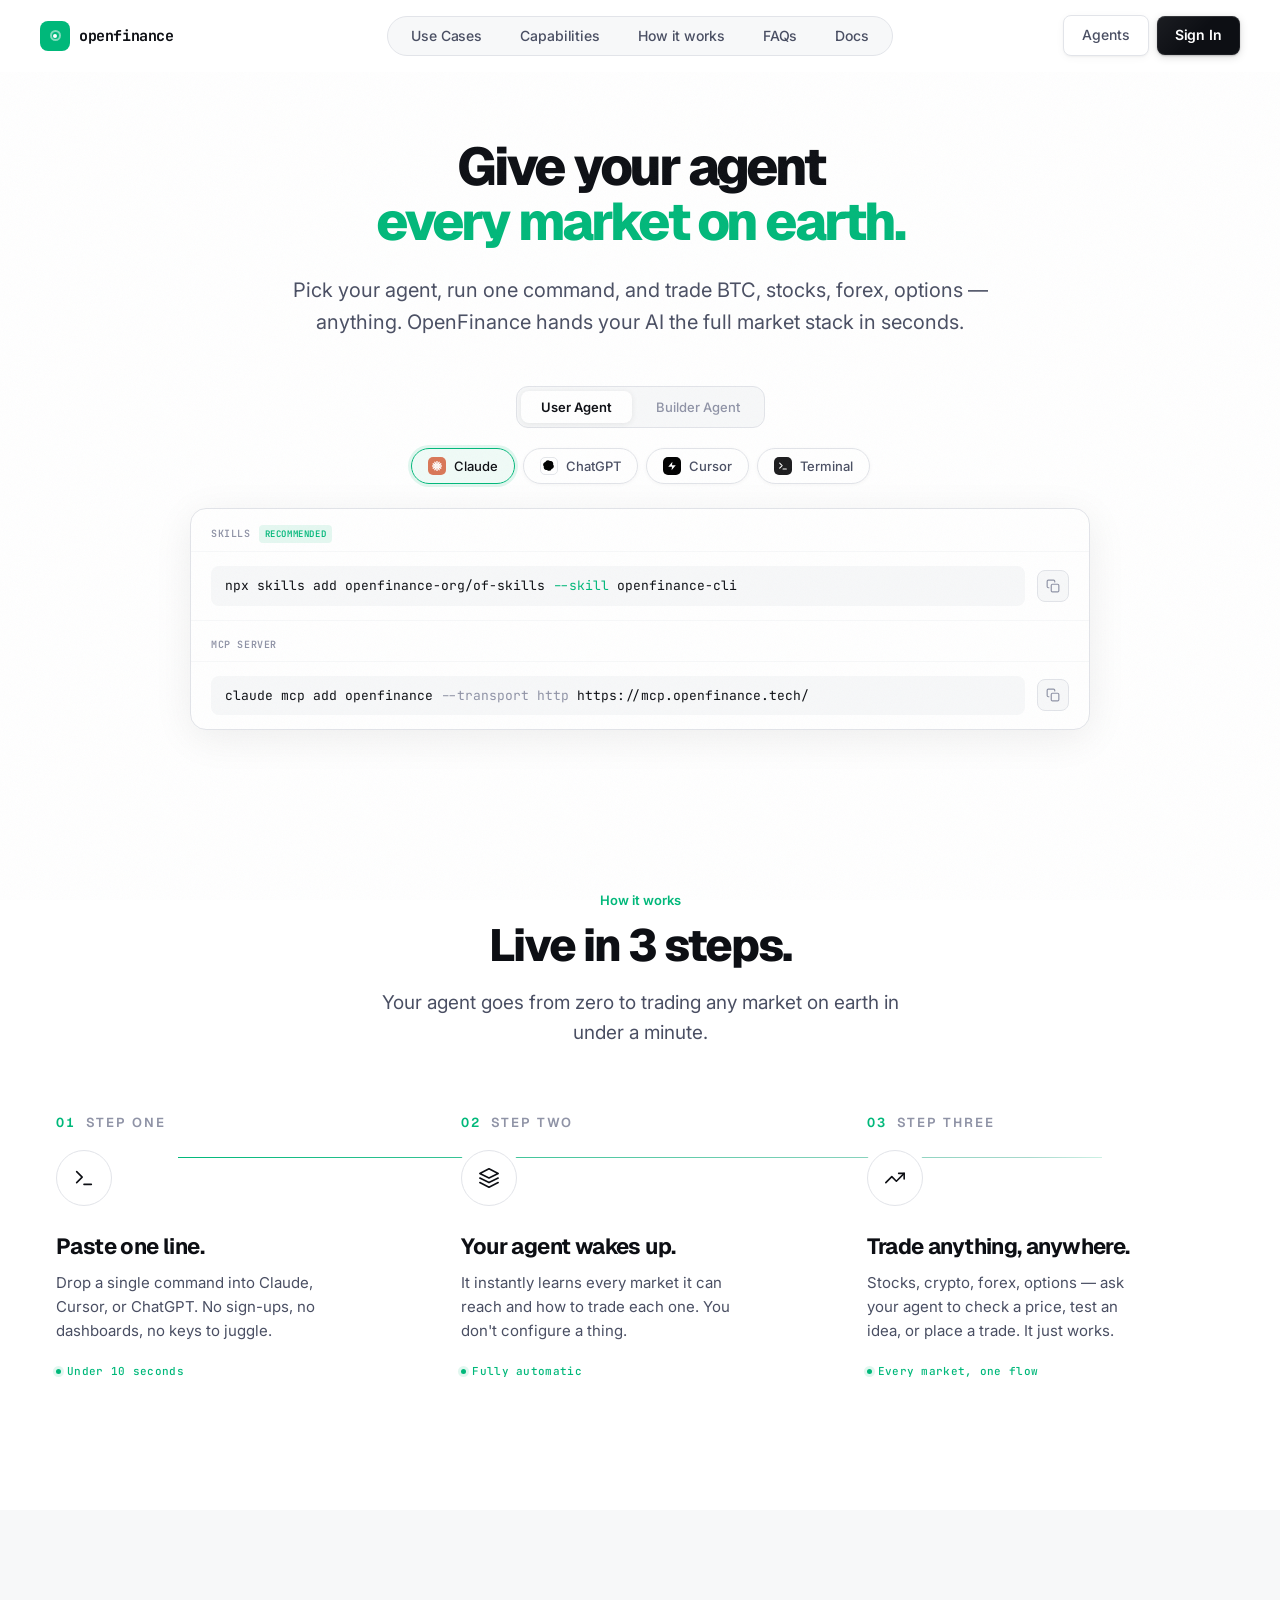
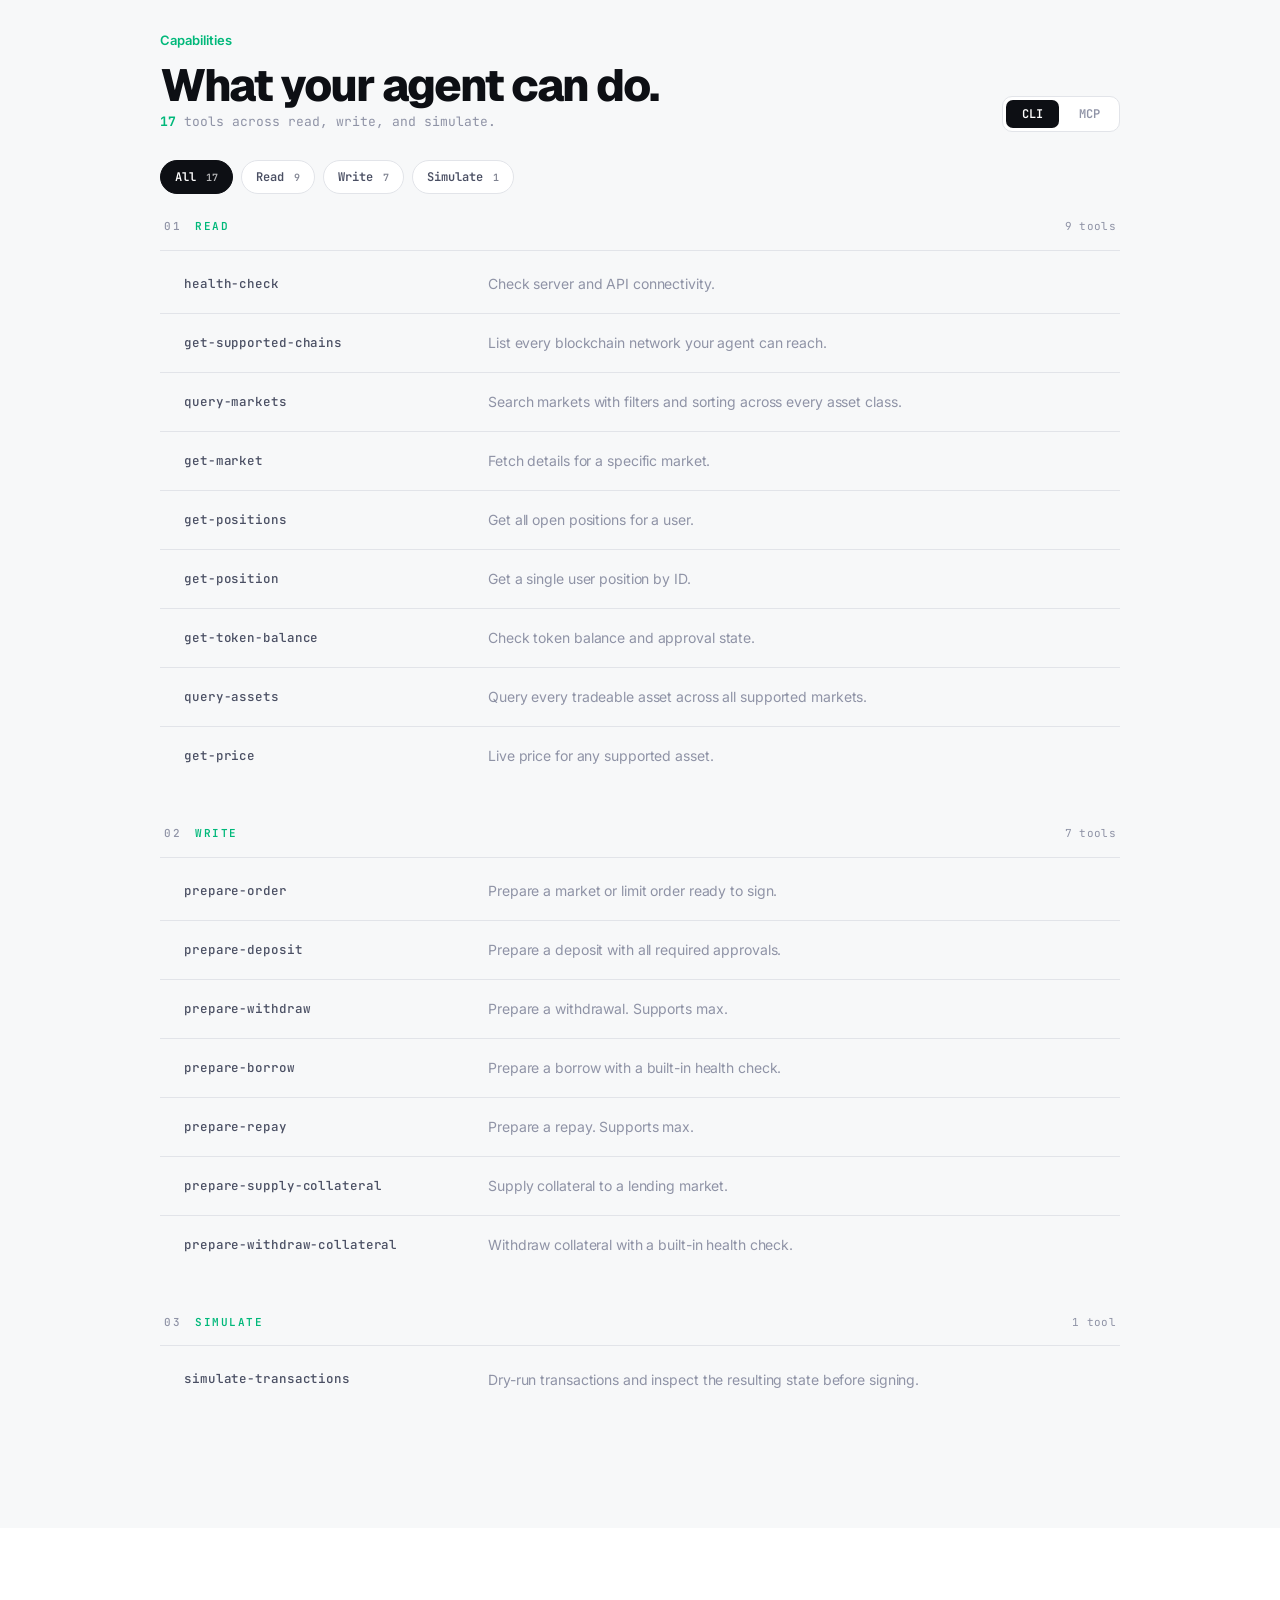
==== commit 310ae711: "agents footer" ====
--- a/agents.html
+++ b/agents.html
@@ -506,89 +506,6 @@
     }
     .tools-empty.show { display: block; }
 
-    /* ── ABOUT ── */
-    .about-section {
-      padding: var(--section-gap) 48px;
-      max-width: 1280px; margin: 0 auto;
-      display: grid; grid-template-columns: 1fr 1fr; gap: 80px;
-      align-items: center;
-    }
-
-    .about-left .section-label { margin-bottom: 16px; }
-
-    .about-title {
-      font-family: var(--font-display); font-size: clamp(28px, 3vw, 42px);
-      font-weight: 800; letter-spacing: -2px; line-height: 1.1;
-      color: var(--text-primary); margin-bottom: 20px;
-    }
-    .about-title em { font-style: normal; color: var(--accent); }
-
-    .about-desc {
-      font-size: 17px; color: var(--text-secondary);
-      line-height: 1.7; margin-bottom: 32px;
-    }
-
-    .about-links {
-      display: flex; gap: 12px; flex-wrap: wrap;
-    }
-
-    .about-link {
-      display: inline-flex; align-items: center; gap: 8px;
-      font-family: var(--font-body); font-size: 14px; font-weight: 600;
-      text-decoration: none; padding: 10px 20px; border-radius: 8px;
-      transition: all 0.2s;
-    }
-    .about-link.primary {
-      background: var(--accent); color: #fff;
-    }
-    .about-link.primary:hover { background: #00c985; transform: translateY(-1px); box-shadow: 0 6px 20px rgba(0,184,122,0.3); }
-    .about-link.secondary {
-      background: var(--bg-elevated); color: var(--text-secondary);
-      border: 1px solid var(--border);
-    }
-    .about-link.secondary:hover { border-color: var(--border-highlight); color: var(--text-primary); }
-
-    /* Stats grid */
-    .about-right {
-      display: grid; grid-template-columns: 1fr 1fr; gap: 2px;
-      background: var(--border); border-radius: 16px; overflow: hidden;
-    }
-    .about-stat {
-      background: #fff; padding: 32px 28px;
-    }
-    .about-stat-num {
-      font-family: var(--font-display); font-size: 40px; font-weight: 800;
-      letter-spacing: -2px; color: var(--text-primary); line-height: 1;
-      margin-bottom: 8px;
-    }
-    .about-stat-num span { color: var(--accent); }
-    .about-stat-label {
-      font-size: 13px; color: var(--text-muted);
-    }
-
-    /* ── FOOTER ── */
-    .agents-footer {
-      border-top: 1px solid var(--border);
-      padding: 32px 48px;
-      display: flex; align-items: center; justify-content: space-between;
-      flex-wrap: wrap; gap: 16px;
-    }
-    .footer-logo {
-      display: flex; align-items: center; gap: 8px; text-decoration: none;
-    }
-    .footer-logo-text {
-      font-family: var(--font-mono); font-size: 13px; font-weight: 700;
-      color: var(--text-muted);
-    }
-    .footer-links {
-      display: flex; gap: 24px;
-    }
-    .footer-links a {
-      font-size: 13px; color: var(--text-muted);
-      text-decoration: none; transition: color 0.15s;
-    }
-    .footer-links a:hover { color: var(--text-primary); }
-
     /* ── ANIMATIONS ── */
     @keyframes fadeUp {
       from { opacity: 0; transform: translateY(16px); }
@@ -617,9 +534,6 @@
       .hiw-thread { display: none; }
       .hiw-node { box-shadow: none; }
       .tools-section { padding: 60px 24px; }
-      .about-section { grid-template-columns: 1fr; gap: 40px; padding: 60px 24px; }
-      .agents-footer { padding: 24px; flex-direction: column; text-align: center; }
-      .footer-links { justify-content: center; }
     }
 
     @media (max-width: 640px) {
@@ -649,18 +563,25 @@
 <div data-include="sections/nav.html"></div>
 <script>
   (function() {
-    const el = document.querySelector('[data-include]');
-    if (!el) return;
-    fetch(el.dataset.include).then(r => r.text()).then(html => {
-      const tmp = document.createElement('div');
-      tmp.innerHTML = html;
-      el.replaceWith(tmp);
-      tmp.querySelectorAll('script').forEach(old => {
-        const s = document.createElement('script');
-        s.textContent = old.textContent;
-        old.parentNode.replaceChild(s, old);
+    function loadIncludes() {
+      document.querySelectorAll('[data-include]').forEach(el => {
+        fetch(el.dataset.include).then(r => r.text()).then(html => {
+          const tmp = document.createElement('div');
+          tmp.innerHTML = html;
+          el.replaceWith(tmp);
+          tmp.querySelectorAll('script').forEach(old => {
+            const s = document.createElement('script');
+            s.textContent = old.textContent;
+            old.parentNode.replaceChild(s, old);
+          });
+        });
       });
-    });
+    }
+    if (document.readyState === 'loading') {
+      document.addEventListener('DOMContentLoaded', loadIncludes);
+    } else {
+      loadIncludes();
+    }
   })();
 </script>
 
@@ -1026,51 +947,8 @@
   </div>
 </section>
 
-<!-- ── ABOUT ── -->
-<section class="about-section">
-  <div class="about-left reveal">
-    <div class="section-label">About OpenFinance</div>
-    <h2 class="about-title">The <em>operating system</em> for AI traders.</h2>
-    <p class="about-desc">
-      OpenFinance is the universal trading API. One key unlocks every market on earth — BTC, equities, forex, options, DeFi, commodities. Agents brings that entire surface to your AI through skills and MCP tools.
-    </p>
-    <div class="about-links">
-      <a href="/" class="about-link primary">Back to home →</a>
-      <a href="https://docs.openfinance.tech" class="about-link secondary">Read the docs</a>
-    </div>
-  </div>
-  <div class="about-right reveal">
-    <div class="about-stat">
-      <div class="about-stat-num">17<span>+</span></div>
-      <div class="about-stat-label">Agent tools</div>
-    </div>
-    <div class="about-stat">
-      <div class="about-stat-num"><span>$</span>1</div>
-      <div class="about-stat-label">To get started</div>
-    </div>
-    <div class="about-stat">
-      <div class="about-stat-num">4<span>+</span></div>
-      <div class="about-stat-label">Agent clients</div>
-    </div>
-    <div class="about-stat">
-      <div class="about-stat-num"><span>&lt;</span>60<span>s</span></div>
-      <div class="about-stat-label">Time to live</div>
-    </div>
-  </div>
-</section>
-
-<!-- ── FOOTER ── -->
-<footer class="agents-footer">
-  <a href="/" class="footer-logo">
-    <div class="nav-logo-mark" style="width:22px;height:22px;border-radius:6px;"></div>
-    <span class="footer-logo-text">openfinance agents</span>
-  </a>
-  <div class="footer-links">
-    <a href="https://docs.openfinance.tech">Docs</a>
-    <a href="https://github.com/openfinance">GitHub</a>
-    <a href="/">Home</a>
-  </div>
-</footer>
+<!-- ── FOOTER (curtain-style) ── -->
+<div data-include="sections/footer.html"></div>
 
 <script>
 (function() {
